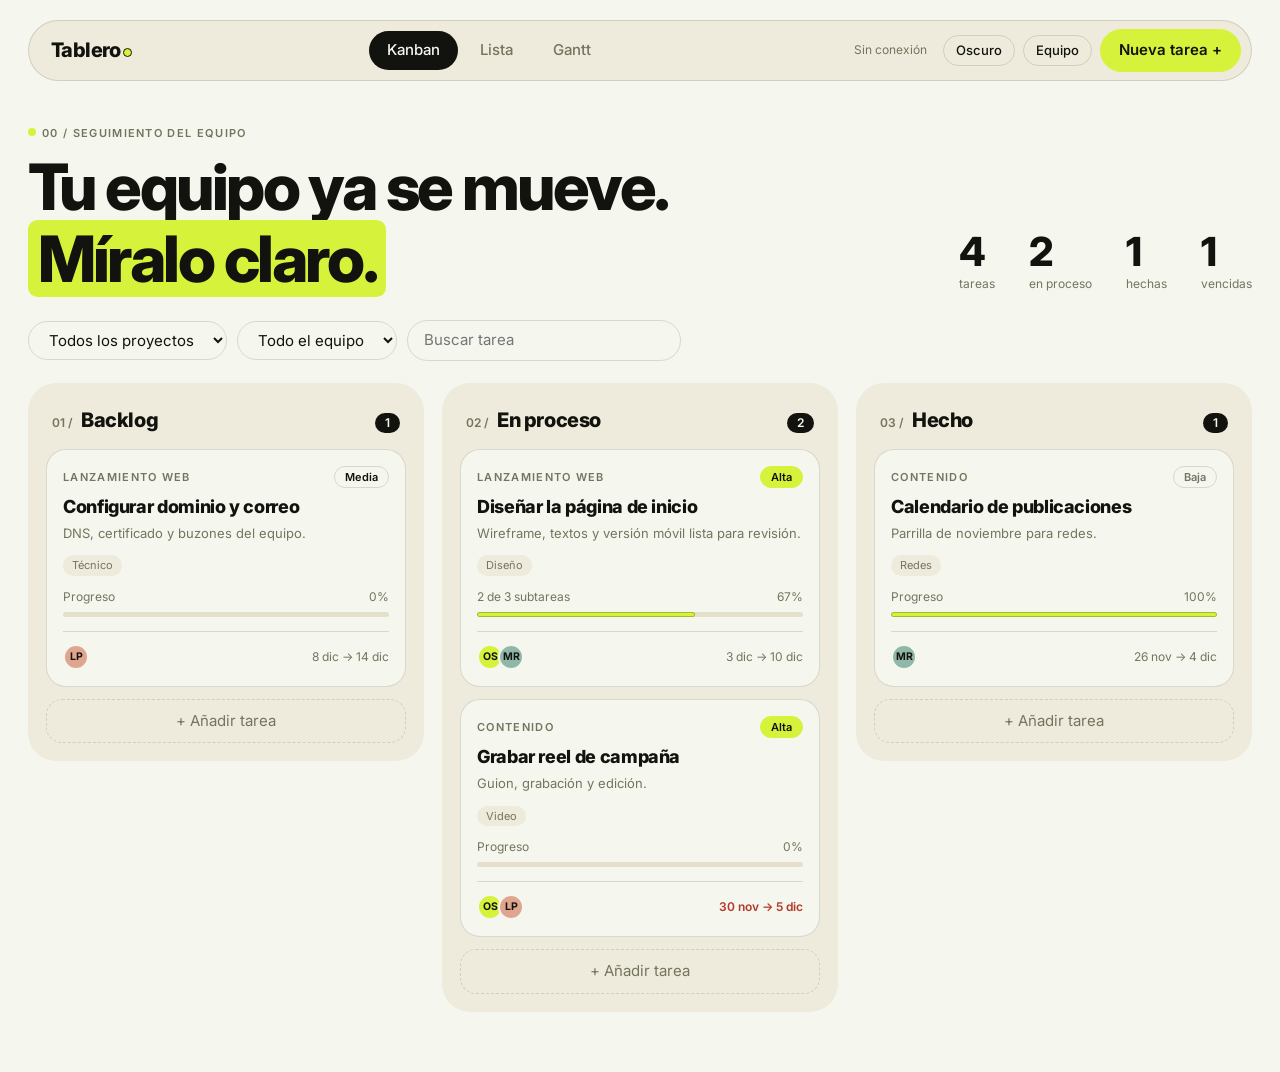
==== tablero/index.html @ 3ba01aee "Agrega tablero del equipo (Kanban, Lista, Gantt) Co-Authored-By: Claude Sonnet 5.5 <noreply@anthropi" ====
<!DOCTYPE html>
<html lang="es" data-theme="light">
<head>
<meta charset="utf-8">
<meta name="viewport" content="width=device-width,initial-scale=1">
<meta name="robots" content="noindex,nofollow">
<title>Tablero del equipo</title>
<link rel="preconnect" href="https://fonts.googleapis.com">
<link rel="preconnect" href="https://fonts.gstatic.com" crossorigin>
<link href="https://fonts.googleapis.com/css2?family=Inter:wght@400;500;600;800&display=swap" rel="stylesheet">
<style>
:root{--lima:#D7F23A;--carbon:#12130E;--crema:#EEEBDC;--blanco:#F5F6EE;--r:28px;--rs:14px}
[data-theme=light]{--bg:#F5F6EE;--panel:#EEEBDC;--panel2:#E4E0CC;--ink:#12130E;--muted:#74755F;--line:rgba(18,19,14,.13);--inv:#12130E;--inv-ink:#F5F6EE}
[data-theme=dark]{--bg:#12130E;--panel:#1E2117;--panel2:#262A1C;--ink:#F5F6EE;--muted:#98A186;--line:rgba(245,246,238,.13);--inv:#D7F23A;--inv-ink:#12130E}
*{box-sizing:border-box}
body{margin:0;background:var(--bg);color:var(--ink);font-family:Inter,Arial,sans-serif;font-size:15px;line-height:1.5}
button,input,select,textarea{font:inherit;color:inherit}
.wrap{max-width:1440px;margin:0 auto;padding:20px 28px 60px}
.eyebrow{font-size:11px;letter-spacing:.12em;text-transform:uppercase;color:var(--muted);font-weight:600}
.dot{display:inline-block;width:8px;height:8px;border-radius:50%;background:var(--lima);margin-right:6px;vertical-align:1px}
header.top{display:flex;align-items:center;justify-content:space-between;gap:16px;background:var(--panel);border:1px solid var(--line);border-radius:999px;padding:8px 10px 8px 22px;flex-wrap:wrap}
.logo{font-weight:800;font-size:20px;letter-spacing:-.03em}.logo i{display:inline-block;width:9px;height:9px;border-radius:50%;background:var(--lima);margin-left:2px;border:1px solid var(--carbon)}
nav.views{display:flex;gap:4px}
nav.views button{border:0;background:transparent;padding:8px 18px;border-radius:999px;cursor:pointer;font-weight:500;color:var(--muted)}
nav.views button.on{background:var(--inv);color:var(--inv-ink)}
.right{display:flex;gap:8px;align-items:center}
.btn{border:1px solid var(--line);background:transparent;border-radius:999px;padding:9px 18px;cursor:pointer;font-weight:500}
.btn:hover{background:var(--panel2)}
.btn.lima{background:var(--lima);border-color:var(--lima);color:var(--carbon);font-weight:600}
.btn.lima:hover{filter:brightness(.95)}
.btn.sm{padding:5px 12px;font-size:13px}
.btn.danger{color:#B3382A;border-color:#B3382A55}
.chip{font-size:12px;color:var(--muted);padding:0 8px}
.hero{display:flex;justify-content:space-between;align-items:flex-end;gap:24px;margin:44px 0 26px;flex-wrap:wrap}
h1{font-size:clamp(34px,5vw,64px);line-height:1.12;letter-spacing:-.04em;font-weight:800;margin:10px 0 0;max-width:760px}
h1 b{background:var(--lima);color:var(--carbon);padding:0 .15em;border-radius:.15em;font-weight:800}
.stats{display:flex;gap:34px}
.stat strong{display:block;font-size:40px;line-height:1;letter-spacing:-.03em;font-weight:800}
.stat span{font-size:12px;color:var(--muted)}
.filters{display:flex;gap:10px;flex-wrap:wrap;margin-bottom:22px;align-items:center}
.filters select,.filters input{background:transparent;border:1px solid var(--line);border-radius:999px;padding:8px 16px;outline:none;min-width:160px}
.filters input:focus,.filters select:focus{border-color:var(--ink)}
.filters option{color:#12130E}
.board{display:grid;grid-template-columns:repeat(3,minmax(280px,1fr));gap:18px;align-items:start}
.col{background:var(--panel);border-radius:var(--r);padding:16px;min-height:200px;border:2px solid transparent}
.col.over{border-color:var(--lima)}
.col-h{display:flex;justify-content:space-between;align-items:baseline;padding:4px 6px 14px}
.col-h .t{font-weight:800;font-size:20px;letter-spacing:-.02em}
.col-h .n{font-size:12px;color:var(--muted);margin-right:8px;font-weight:600}
.col-h .c{background:var(--inv);color:var(--inv-ink);border-radius:999px;font-size:12px;font-weight:600;padding:1px 10px}
.card{background:var(--bg);border:1px solid var(--line);border-radius:20px;padding:16px;margin-bottom:12px;cursor:pointer;transition:transform .15s}
.card:hover{transform:translateY(-2px);border-color:var(--ink)}
.card.dragging{opacity:.4}
.card h3{font-size:18px;line-height:1.2;letter-spacing:-.02em;font-weight:800;margin:8px 0 6px}
.card p{margin:0 0 12px;color:var(--muted);font-size:13px;display:-webkit-box;-webkit-line-clamp:2;-webkit-box-orient:vertical;overflow:hidden}
.row{display:flex;justify-content:space-between;align-items:center;gap:8px}
.pri{font-size:11px;font-weight:600;padding:2px 10px;border-radius:999px;border:1px solid var(--line)}
.pri.alta{background:var(--lima);border-color:var(--lima);color:var(--carbon)}
.pri.baja{color:var(--muted)}
.tags{display:flex;gap:6px;flex-wrap:wrap;margin-bottom:12px}
.tag{font-size:11px;padding:2px 9px;border-radius:999px;background:var(--panel);color:var(--muted)}
.bar{height:5px;border-radius:99px;background:var(--panel2);margin:6px 0 14px;overflow:hidden}.bar i{display:block;height:100%;background:var(--lima);border-radius:99px;box-shadow:inset 0 0 0 1px rgba(18,19,14,.25)}
.meta{font-size:12px;color:var(--muted)}
.foot{display:flex;justify-content:space-between;align-items:center;border-top:1px solid var(--line);padding-top:12px;margin-top:4px;gap:8px;flex-wrap:wrap}
.late{color:#B3382A;font-weight:600}
[data-theme=dark] .late{color:#FF8A7A}
.av{display:inline-flex;align-items:center;justify-content:center;width:26px;height:26px;border-radius:50%;font-size:10.5px;font-weight:700;border:2px solid var(--bg);margin-left:-5px;flex:none}
.avs{display:flex;padding-left:5px}
.av.lg{width:34px;height:34px;font-size:12px;margin:0;border:0}
.add{width:100%;border:1px dashed var(--line);background:transparent;border-radius:16px;padding:10px;cursor:pointer;color:var(--muted)}
.add:hover{border-color:var(--ink);color:var(--ink)}
.link{color:var(--ink);font-weight:600;text-decoration:none;border-bottom:2px solid var(--lima)}
.empty{padding:40px;text-align:center;color:var(--muted)}
table.list{width:100%;border-collapse:collapse;background:var(--panel);border-radius:var(--r);overflow:hidden}
.list th{text-align:left;padding:14px 16px;font-size:11px;letter-spacing:.1em;text-transform:uppercase;color:var(--muted);cursor:pointer;white-space:nowrap;user-select:none}
.list td{padding:14px 16px;border-top:1px solid var(--line);vertical-align:middle}
.list tr.r{cursor:pointer}.list tr.r:hover td{background:var(--panel2)}
.st{font-size:12px;font-weight:600;padding:3px 11px;border-radius:999px;border:1px solid var(--line);white-space:nowrap}
.st.doing{background:var(--lima);border-color:var(--lima);color:var(--carbon)}.st.done{background:var(--inv);color:var(--inv-ink)}
.minibar{width:90px;height:5px;border-radius:99px;background:var(--panel2);overflow:hidden;display:inline-block;vertical-align:middle;margin-right:8px}.minibar i{display:block;height:100%;background:var(--lima)}
.gwrap{background:var(--panel);border-radius:var(--r);overflow:auto;max-height:70vh}
.ghead,.grow{display:flex;min-width:max-content}
.glabel{position:sticky;left:0;z-index:3;width:240px;flex:none;background:var(--panel);padding:10px 16px;display:flex;align-items:center;justify-content:space-between;gap:8px;border-right:1px solid var(--line);font-weight:500;font-size:14px}
.glabel span.t{overflow:hidden;white-space:nowrap;text-overflow:ellipsis;cursor:pointer}
.grow{border-top:1px solid var(--line)}
.gtrack{position:relative;height:48px;background-image:linear-gradient(to right,var(--line) 1px,transparent 1px)}
.gh1,.gh2{display:flex}
.gm{font-size:11px;font-weight:700;letter-spacing:.08em;text-transform:uppercase;padding:8px 6px;border-left:1px solid var(--line);white-space:nowrap;overflow:hidden}
.gd{font-size:11px;text-align:center;color:var(--muted);padding:4px 0;flex:none}.gd.we{opacity:.5}.gd.td{color:var(--carbon);background:var(--lima);border-radius:99px;font-weight:700}
.ghead{position:sticky;top:0;z-index:4;background:var(--panel)}
.ghead .glabel{z-index:5}
.today{position:absolute;top:0;bottom:0;width:2px;background:var(--lima);z-index:1}
.gbar{position:absolute;top:10px;height:28px;border-radius:99px;border:1px solid var(--ink);background:var(--bg);cursor:grab;overflow:hidden;z-index:2;display:flex;align-items:center}
.gbar.doing{border-color:var(--ink)}
.gprog{position:absolute;inset:0 auto 0 0;background:var(--lima)}
.gbar span{position:relative;font-size:12px;font-weight:600;padding:0 14px;white-space:nowrap;color:var(--carbon);pointer-events:none}
.gh{position:absolute;right:0;top:0;bottom:0;width:10px;cursor:ew-resize;background:rgba(18,19,14,.25)}
.gbar.done{background:var(--inv)}.gbar.done .gprog{background:var(--inv)}.gbar.done span{color:var(--inv-ink)}
.modal-bg{position:fixed;inset:0;background:rgba(18,19,14,.55);display:flex;align-items:flex-start;justify-content:center;padding:40px 16px;overflow:auto;z-index:50}
.modal{background:var(--bg);border-radius:var(--r);width:100%;max-width:640px;padding:28px;border:1px solid var(--line)}
.modal h2{font-size:28px;letter-spacing:-.03em;font-weight:800;margin:6px 0 18px}
.fld{display:block;margin-bottom:14px}
.fld>span{display:block;margin-bottom:5px}
.fld input,.fld select,.fld textarea{width:100%;background:transparent;border:1px solid var(--line);border-radius:14px;padding:10px 14px;outline:none}
.fld input:focus,.fld select:focus,.fld textarea:focus{border-color:var(--ink)}
.fld option{color:#12130E}
.g2{display:grid;grid-template-columns:1fr 1fr;gap:12px}
.g3{display:grid;grid-template-columns:1fr 1fr 1fr;gap:12px}
.chips{display:flex;flex-wrap:wrap;gap:8px}
.chips label{cursor:pointer}.chips input{display:none}
.chips label span{display:inline-flex;align-items:center;gap:8px;border:1px solid var(--line);border-radius:999px;padding:4px 12px 4px 4px;font-size:13px}
.chips input:checked+span{background:var(--lima);border-color:var(--carbon);color:var(--carbon);font-weight:600}
.chips .av{margin:0;border:0}
.sub{display:flex;gap:10px;align-items:center;margin-bottom:6px}
.sub input[type=text]{flex:1;border:0;border-bottom:1px solid var(--line);background:transparent;padding:6px 2px;border-radius:0;outline:none}
.sub input[type=checkbox]{accent-color:#12130E;width:18px;height:18px}
.sub.done input[type=text]{text-decoration:line-through;color:var(--muted)}
.xbtn{border:0;background:transparent;cursor:pointer;color:var(--muted);font-size:18px}
.mfoot{display:flex;justify-content:space-between;gap:10px;margin-top:22px;flex-wrap:wrap}
.person{display:flex;align-items:center;gap:12px;padding:10px 0;border-top:1px solid var(--line)}
.person div.i{flex:1;min-width:0}.person small{color:var(--muted);display:block}
@media(max-width:900px){.board{grid-template-columns:1fr}.g2,.g3{grid-template-columns:1fr}.stats{gap:20px}}
</style>
</head>
<body>
<div class="wrap">
  <header class="top">
    <div class="logo">Tablero<i></i></div>
    <nav class="views" id="views"></nav>
    <div class="right">
      <span class="chip" id="sync"></span>
      <button class="btn sm" id="theme" title="Cambiar tema">Oscuro</button>
      <button class="btn sm" id="team">Equipo</button>
      <button class="btn lima" id="new">Nueva tarea +</button>
    </div>
  </header>

  <section class="hero">
    <div>
      <div class="eyebrow"><span class="dot"></span>00 / Seguimiento del equipo</div>
      <h1>Tu equipo ya se mueve. <b>Míralo claro.</b></h1>
    </div>
    <div class="stats" id="stats"></div>
  </section>

  <div class="filters">
    <select id="fProject"></select>
    <select id="fPerson"></select>
    <input id="fQ" type="search" placeholder="Buscar tarea">
  </div>

  <main id="main"></main>
</div>
<div id="modal"></div>

<script>
const API_URL = 'https://script.google.com/macros/s/AKfycbxBTMb3_4FXL-Xy253ejmSqvuBOH8XIVcKFKxhx4q2Sfbd02uYdi9OraayKz6XvnDO_/exec';
const STATUSES = [{id:'backlog',n:'01',t:'Backlog'},{id:'doing',n:'02',t:'En proceso'},{id:'done',n:'03',t:'Hecho'}];
const PRI = {alta:'Alta',media:'Media',baja:'Baja'};
const DAY = 864e5, GDW = 30;
const PALETTE = ['#D7F23A','#12130E','#8FB8A8','#E0A58F','#A9B6E0','#D9C27A','#C9A0DC','#7FB3D5'];

let S = {people:[],projects:[],tasks:[]};
let F = {project:'',person:'',q:''};
let view = 'kanban', sort = {k:'end',d:1}, ed = null;

const $ = s => document.querySelector(s);
const esc = s => String(s==null?'':s).replace(/[&<>"']/g,c=>({'&':'&amp;','<':'&lt;','>':'&gt;','"':'&quot;',"'":'&#39;'}[c]));
const uid = () => Math.random().toString(36).slice(2,8)+Date.now().toString(36).slice(-4);
const d2n = s => Math.floor(Date.parse(s+'T00:00:00Z')/DAY);
const n2d = n => new Date(n*DAY).toISOString().slice(0,10);
const todayN = () => { const d=new Date(); return Math.floor(Date.UTC(d.getFullYear(),d.getMonth(),d.getDate())/DAY); };
const MES = ['ene','feb','mar','abr','may','jun','jul','ago','sep','oct','nov','dic'];
const fmt = s => { if(!s) return '—'; const [y,m,d]=s.split('-'); return +d+' '+MES[+m-1]; };
const person = id => S.people.find(p=>p.id===id);
const proj = id => S.projects.find(p=>p.id===id);
const ini = n => (n||'?').trim().split(/\s+/).slice(0,2).map(w=>w[0]).join('').toUpperCase();
const inkOn = hex => { const n=parseInt(hex.slice(1),16),r=n>>16,g=(n>>8)&255,b=n&255; return (0.299*r+0.587*g+0.114*b)>140?'#12130E':'#F5F6EE'; };
function hslHex(h,s,l){s/=100;l/=100;const k=n=>(n+h/30)%12,a=s*Math.min(l,1-l),f=n=>l-a*Math.max(-1,Math.min(k(n)-3,Math.min(9-k(n),1)));return '#'+[f(0),f(8),f(4)].map(x=>Math.round(x*255).toString(16).padStart(2,'0')).join('');}
const colorFor = i => i<PALETTE.length ? PALETTE[i] : hslHex((i*47)%360,45,68);
const avatar = (p,cls='') => p ? `<span class="av ${cls}" style="background:${p.color};color:${inkOn(p.color)}" title="${esc(p.name)}">${esc(ini(p.name))}</span>` : '';
const pct = t => { const s=t.subtasks||[]; return s.length ? Math.round(s.filter(x=>x.d).length/s.length*100) : (t.status==='done'?100:0); };
const isLate = t => t.status!=='done' && t.end && d2n(t.end)<todayN();

function seed(){
  const t=todayN();
  const people=[{id:'p1',name:'Oscar Solano',email:'',color:PALETTE[0]},{id:'p2',name:'María Rojas',email:'',color:PALETTE[2]},{id:'p3',name:'Luis Pérez',email:'',color:PALETTE[3]}];
  const projects=[{id:'j1',name:'Lanzamiento web'},{id:'j2',name:'Contenido'}];
  const tasks=[
    {id:'t1',title:'Diseñar la página de inicio',desc:'Wireframe, textos y versión móvil lista para revisión.',projectId:'j1',status:'doing',priority:'alta',start:n2d(t-3),end:n2d(t+4),assignees:['p1','p2'],requirement:'Brief aprobado',link:'',tags:['Diseño'],subtasks:[{t:'Wireframe',d:true},{t:'Textos',d:true},{t:'Versión móvil',d:false}]},
    {id:'t2',title:'Configurar dominio y correo',desc:'DNS, certificado y buzones del equipo.',projectId:'j1',status:'backlog',priority:'media',start:n2d(t+2),end:n2d(t+8),assignees:['p3'],requirement:'',link:'',tags:['Técnico'],subtasks:[]},
    {id:'t3',title:'Calendario de publicaciones',desc:'Parrilla de noviembre para redes.',projectId:'j2',status:'done',priority:'baja',start:n2d(t-10),end:n2d(t-2),assignees:['p2'],requirement:'',link:'',tags:['Redes'],subtasks:[]},
    {id:'t4',title:'Grabar reel de campaña',desc:'Guion, grabación y edición.',projectId:'j2',status:'doing',priority:'alta',start:n2d(t-6),end:n2d(t-1),assignees:['p1','p3'],requirement:'Guion aprobado',link:'',tags:['Video'],subtasks:[]}
  ];
  return {people,projects,tasks};
}

/* ---------- datos ---------- */
function cache(){ try{ localStorage.setItem('tablero',JSON.stringify(S)); }catch(e){} }
function setSync(t){ $('#sync').textContent=t; }
async function load(){
  if(API_URL){
    try{ setSync('Cargando…'); const r=await fetch(API_URL); S=await r.json(); setSync('Sincronizado'); cache(); return; }
    catch(e){ setSync('Sin conexión'); }
  }
  try{ const l=JSON.parse(localStorage.getItem('tablero')||'null'); S=l||seed(); }catch(e){ S=seed(); }
  if(!API_URL) setSync('Modo local');
  cache();
}
async function remote(body){
  cache();
  if(!API_URL) return;
  try{ setSync('Guardando…'); await fetch(API_URL,{method:'POST',headers:{'Content-Type':'text/plain;charset=utf-8'},body:JSON.stringify(body)}); setSync('Sincronizado'); }
  catch(e){ setSync('Sin conexión'); }
}
function upsert(k,item){
  const a=S[k], i=a.findIndex(x=>x.id===item.id);
  if(i>=0) a[i]=item; else a.push(item);
  return remote({action:'upsert',entity:k,item});
}
function remove(k,id){ S[k]=S[k].filter(x=>x.id!==id); return remote({action:'delete',entity:k,id}); }

/* ---------- filtros ---------- */
function filtered(){
  const q=F.q.toLowerCase();
  return S.tasks.filter(t=>(!F.project||t.projectId===F.project)&&(!F.person||(t.assignees||[]).includes(F.person))&&(!q||(t.title+' '+(t.desc||'')+' '+(t.tags||[]).join(' ')).toLowerCase().includes(q)));
}
function fillFilters(){
  $('#fProject').innerHTML='<option value="">Todos los proyectos</option>'+S.projects.map(p=>`<option value="${p.id}" ${F.project===p.id?'selected':''}>${esc(p.name)}</option>`).join('');
  $('#fPerson').innerHTML='<option value="">Todo el equipo</option>'+S.people.map(p=>`<option value="${p.id}" ${F.person===p.id?'selected':''}>${esc(p.name)}</option>`).join('');
}

/* ---------- render ---------- */
function render(){
  $('#views').innerHTML=[['kanban','Kanban'],['list','Lista'],['gantt','Gantt']].map(([k,t])=>`<button data-v="${k}" class="${view===k?'on':''}">${t}</button>`).join('');
  const ts=filtered();
  $('#stats').innerHTML=[[ts.length,'tareas'],[ts.filter(t=>t.status==='doing').length,'en proceso'],[ts.filter(t=>t.status==='done').length,'hechas'],[ts.filter(isLate).length,'vencidas']].map(([n,l])=>`<div class="stat"><strong>${n}</strong><span>${l}</span></div>`).join('');
  fillFilters();
  $('#main').innerHTML = view==='kanban'?kanban(ts):view==='list'?list(ts):gantt(ts);
  if(view==='gantt') bindGantt();
}

function card(t){
  const p=proj(t.projectId), a=(t.assignees||[]).map(person).filter(Boolean), pc=pct(t), sub=t.subtasks||[];
  const shown=a.slice(0,4), extra=a.length-shown.length;
  return `<div class="card" draggable="true" data-id="${t.id}">
    <div class="row"><span class="eyebrow">${esc(p?p.name:'Sin proyecto')}</span><span class="pri ${t.priority}">${PRI[t.priority]||''}</span></div>
    <h3>${esc(t.title)}</h3>
    ${t.desc?`<p>${esc(t.desc)}</p>`:''}
    ${(t.tags||[]).length?`<div class="tags">${t.tags.map(x=>`<span class="tag">${esc(x)}</span>`).join('')}</div>`:''}
    <div class="row meta"><span>${sub.length?sub.filter(x=>x.d).length+' de '+sub.length+' subtareas':'Progreso'}</span><span>${pc}%</span></div>
    <div class="bar"><i style="width:${pc}%"></i></div>
    <div class="foot">
      <div class="avs">${shown.map(x=>avatar(x)).join('')}${extra>0?`<span class="av" style="background:var(--panel2);color:var(--ink)">+${extra}</span>`:''}</div>
      <div class="meta ${isLate(t)?'late':''}">${fmt(t.start)} → ${fmt(t.end)}</div>
      ${t.link?`<a class="link meta" href="${esc(t.link)}" target="_blank" rel="noopener" data-stop="1">Entregable ↗</a>`:''}
    </div></div>`;
}
function kanban(ts){
  return `<div class="board">`+STATUSES.map(s=>{
    const items=ts.filter(t=>t.status===s.id);
    return `<div class="col" data-s="${s.id}"><div class="col-h"><div><span class="n">${s.n} /</span><span class="t">${s.t}</span></div><span class="c">${items.length}</span></div>${items.map(card).join('')}<button class="add" data-add="${s.id}">+ Añadir tarea</button></div>`;
  }).join('')+`</div>`;
}

function list(ts){
  if(!ts.length) return `<div class="empty">Aún no hay tareas. Crea la primera y muévela.</div>`;
  const key={title:t=>t.title.toLowerCase(),project:t=>(proj(t.projectId)||{name:''}).name,status:t=>STATUSES.findIndex(s=>s.id===t.status),priority:t=>['alta','media','baja'].indexOf(t.priority),start:t=>t.start||'',end:t=>t.end||'',progress:t=>pct(t)}[sort.k]||(t=>t.end);
  const rows=[...ts].sort((a,b)=>{const x=key(a),y=key(b);return (x>y?1:x<y?-1:0)*sort.d;});
  const th=(k,t)=>`<th data-sort="${k}">${t}${sort.k===k?(sort.d>0?' ↑':' ↓'):''}</th>`;
  return `<table class="list"><thead><tr>${th('title','Tarea')}${th('project','Proyecto')}${th('status','Estado')}${th('priority','Prioridad')}<th>Equipo</th>${th('start','Inicio')}${th('end','Fin')}${th('progress','Avance')}</tr></thead><tbody>`+
  rows.map(t=>{const a=(t.assignees||[]).map(person).filter(Boolean);const st=STATUSES.find(s=>s.id===t.status);return `<tr class="r" data-id="${t.id}"><td><strong>${esc(t.title)}</strong></td><td>${esc((proj(t.projectId)||{}).name||'—')}</td><td><span class="st ${t.status}">${st?st.t:''}</span></td><td><span class="pri ${t.priority}">${PRI[t.priority]||''}</span></td><td><div class="avs">${a.slice(0,5).map(x=>avatar(x)).join('')}${a.length>5?`<span class="av" style="background:var(--panel2);color:var(--ink)">+${a.length-5}</span>`:''}</div></td><td>${fmt(t.start)}</td><td class="${isLate(t)?'late':''}">${fmt(t.end)}</td><td><span class="minibar"><i style="width:${pct(t)}%"></i></span>${pct(t)}%</td></tr>`}).join('')+`</tbody></table>`;
}

function gantt(ts){
  ts=ts.filter(t=>t.start&&t.end);
  if(!ts.length) return `<div class="empty">Sin fechas todavía. Dale inicio y fin a una tarea para verla aquí.</div>`;
  ts=[...ts].sort((a,b)=>a.start<b.start?-1:1);
  const td=todayN();
  const min=Math.min(td,...ts.map(t=>d2n(t.start)))-3, max=Math.max(td,...ts.map(t=>d2n(t.end)))+10, n=max-min+1;
  let months='',cur=null,cnt=0,days='';
  for(let i=0;i<n;i++){
    const d=new Date((min+i)*DAY), key=d.getUTCFullYear()+'-'+d.getUTCMonth();
    if(key!==cur){ if(cur!==null) months+=`<div class="gm" style="width:${cnt*GDW}px">${lbl}</div>`; cur=key;cnt=0;lbl=MES[d.getUTCMonth()]+' '+d.getUTCFullYear(); }
    cnt++;
    days+=`<div class="gd ${[0,6].includes(d.getUTCDay())?'we':''} ${min+i===td?'td':''}" style="width:${GDW}px">${d.getUTCDate()}</div>`;
  }
  months+=`<div class="gm" style="width:${cnt*GDW}px">${lbl}</div>`;
  const head=`<div class="ghead"><div class="glabel"><span class="eyebrow">Tarea</span></div><div><div class="gh1">${months}</div><div class="gh2">${days}</div></div></div>`;
  const rows=ts.map(t=>{
    const l=(d2n(t.start)-min)*GDW, w=(d2n(t.end)-d2n(t.start)+1)*GDW, a=(t.assignees||[]).map(person).filter(Boolean);
    return `<div class="grow"><div class="glabel"><span class="t" data-open="${t.id}">${esc(t.title)}</span><div class="avs">${a.slice(0,3).map(x=>avatar(x)).join('')}</div></div>
      <div class="gtrack" style="width:${n*GDW}px;background-size:${GDW}px 100%"><i class="today" style="left:${(td-min)*GDW+GDW/2}px"></i>
      <div class="gbar ${t.status}" data-id="${t.id}" style="left:${l}px;width:${w}px"><div class="gprog" style="width:${pct(t)}%"></div><span>${w>110?esc(t.title):''}</span><div class="gh"></div></div></div></div>`;
  }).join('');
  return `<div class="gwrap" id="gwrap">${head}${rows}</div>`;
}
function bindGantt(){
  const w=$('#gwrap'); if(!w) return;
  w.addEventListener('mousedown',e=>{
    const bar=e.target.closest('.gbar'); if(!bar) return;
    e.preventDefault();
    const id=bar.dataset.id, mode=e.target.classList.contains('gh')?'resize':'move', x0=e.clientX, l0=parseFloat(bar.style.left), w0=parseFloat(bar.style.width);
    let moved=false;
    const mv=ev=>{const dx=ev.clientX-x0; if(Math.abs(dx)>3) moved=true; if(!moved) return; const dd=Math.round(dx/GDW)*GDW; if(mode==='move') bar.style.left=(l0+dd)+'px'; else bar.style.width=Math.max(GDW,w0+dd)+'px';};
    const up=ev=>{
      document.removeEventListener('mousemove',mv); document.removeEventListener('mouseup',up);
      const t=S.tasks.find(x=>x.id===id); if(!t) return;
      if(!moved){ openEditor(id); return; }
      const dd=Math.round((ev.clientX-x0)/GDW);
      if(mode==='move'){ t.start=n2d(d2n(t.start)+dd); t.end=n2d(d2n(t.end)+dd); }
      else t.end=n2d(Math.max(d2n(t.start),d2n(t.end)+dd));
      upsert('tasks',t); render();
    };
    document.addEventListener('mousemove',mv); document.addEventListener('mouseup',up);
  });
}

/* ---------- editor de tarea ---------- */
function openEditor(id,status){
  const t=id?S.tasks.find(x=>x.id===id):null;
  const td=n2d(todayN());
  ed=t?JSON.parse(JSON.stringify(t)):{id:uid(),title:'',desc:'',projectId:F.project||'',status:status||'backlog',priority:'media',start:td,end:n2d(todayN()+7),assignees:F.person?[F.person]:[],requirement:'',link:'',tags:[],subtasks:[],_new:true};
  drawEditor();
}
function drawEditor(){
  const t=ed;
  $('#modal').innerHTML=`<div class="modal-bg" id="mbg"><div class="modal">
    <div class="eyebrow"><span class="dot"></span>${t._new?'Nueva tarea':'Editar tarea'}</div>
    <h2>${t._new?'¿Qué hay que mover?':'Ajusta y sigue.'}</h2>
    <label class="fld"><span class="eyebrow">Nombre</span><input id="eTitle" value="${esc(t.title)}" placeholder="Diseñar la página de inicio"></label>
    <label class="fld"><span class="eyebrow">Descripción</span><textarea id="eDesc" rows="3" placeholder="Qué se entrega y cómo se ve terminado">${esc(t.desc)}</textarea></label>
    <div class="g3">
      <label class="fld"><span class="eyebrow">Proyecto</span><select id="eProj"><option value="">Sin proyecto</option>${S.projects.map(p=>`<option value="${p.id}" ${t.projectId===p.id?'selected':''}>${esc(p.name)}</option>`).join('')}</select></label>
      <label class="fld"><span class="eyebrow">Estado</span><select id="eStatus">${STATUSES.map(s=>`<option value="${s.id}" ${t.status===s.id?'selected':''}>${s.t}</option>`).join('')}</select></label>
      <label class="fld"><span class="eyebrow">Prioridad</span><select id="ePri">${Object.entries(PRI).map(([k,v])=>`<option value="${k}" ${t.priority===k?'selected':''}>${v}</option>`).join('')}</select></label>
    </div>
    <div class="g2">
      <label class="fld"><span class="eyebrow">Inicio</span><input type="date" id="eStart" value="${t.start||''}"></label>
      <label class="fld"><span class="eyebrow">Fin</span><input type="date" id="eEnd" value="${t.end||''}"></label>
    </div>
    <div class="fld"><span class="eyebrow">Responsables</span>
      <div class="chips">${S.people.length?S.people.map(p=>`<label><input type="checkbox" data-p="${p.id}" ${t.assignees.includes(p.id)?'checked':''}><span>${avatar(p)}${esc(p.name)}</span></label>`).join(''):'<span class="meta">Aún no hay personas. Agrégalas en Equipo.</span>'}</div></div>
    <label class="fld"><span class="eyebrow">Requisito</span><input id="eReq" value="${esc(t.requirement)}" placeholder="Qué se necesita antes de empezar"></label>
    <label class="fld"><span class="eyebrow">Link del entregable</span><input id="eLink" value="${esc(t.link)}" placeholder="https://"></label>
    <label class="fld"><span class="eyebrow">Etiquetas (separadas por coma)</span><input id="eTags" value="${esc((t.tags||[]).join(', '))}" placeholder="Diseño, Cliente"></label>
    <div class="fld"><span class="eyebrow">Subtareas</span><div id="subs"></div>
      <div class="sub"><input type="text" id="newSub" placeholder="Nueva subtarea y Enter"><button class="btn sm" id="addSub" type="button">Añadir</button></div></div>
    <div class="mfoot"><div>${t._new?'':`<button class="btn danger" id="eDel">Eliminar</button>`}</div><div class="right"><button class="btn" id="eCancel">Cancelar</button><button class="btn lima" id="eSave">Guardar</button></div></div>
  </div></div>`;
  drawSubs();
}
function drawSubs(){
  $('#subs').innerHTML=ed.subtasks.map((s,i)=>`<div class="sub ${s.d?'done':''}"><input type="checkbox" data-sd="${i}" ${s.d?'checked':''}><input type="text" data-st="${i}" value="${esc(s.t)}"><button class="xbtn" data-sx="${i}" aria-label="Quitar">×</button></div>`).join('');
}
function readEditor(){
  ed.title=$('#eTitle').value.trim(); ed.desc=$('#eDesc').value.trim(); ed.projectId=$('#eProj').value; ed.status=$('#eStatus').value; ed.priority=$('#ePri').value;
  ed.start=$('#eStart').value; ed.end=$('#eEnd').value; ed.requirement=$('#eReq').value.trim(); ed.link=$('#eLink').value.trim();
  ed.tags=$('#eTags').value.split(',').map(x=>x.trim()).filter(Boolean);
  ed.assignees=[...document.querySelectorAll('[data-p]')].filter(x=>x.checked).map(x=>x.dataset.p);
}
function closeModal(){ $('#modal').innerHTML=''; ed=null; }
function addSub(){ const i=$('#newSub'); const v=i.value.trim(); if(!v) return; readEditor(); ed.subtasks.push({t:v,d:false}); drawEditor(); $('#newSub').focus(); }

/* ---------- equipo y proyectos ---------- */
function openTeam(){
  $('#modal').innerHTML=`<div class="modal-bg" id="mbg"><div class="modal">
    <div class="eyebrow"><span class="dot"></span>Equipo y proyectos</div>
    <h2>Tantos como necesites.</h2>
    <div class="eyebrow" style="margin-bottom:8px">01 / Colaboradores (${S.people.length})</div>
    <div class="g3" style="grid-template-columns:1fr 1fr auto;align-items:end;margin-bottom:6px">
      <label class="fld" style="margin:0"><input id="pName" placeholder="Nombre completo"></label>
      <label class="fld" style="margin:0"><input id="pMail" placeholder="correo@empresa.com"></label>
      <button class="btn lima" id="pAdd">Añadir</button></div>
    <div id="pList">${S.people.map(p=>`<div class="person">${avatar(p,'lg')}<div class="i"><strong>${esc(p.name)}</strong><small>${esc(p.email||'Sin correo')}</small></div><button class="btn sm danger" data-pdel="${p.id}">Quitar</button></div>`).join('')}</div>
    <div class="eyebrow" style="margin:26px 0 8px">02 / Proyectos (${S.projects.length})</div>
    <div class="g3" style="grid-template-columns:1fr auto;align-items:end;margin-bottom:6px">
      <label class="fld" style="margin:0"><input id="jName" placeholder="Nombre del proyecto"></label>
      <button class="btn lima" id="jAdd">Añadir</button></div>
    <div>${S.projects.map(p=>`<div class="person"><div class="i"><strong>${esc(p.name)}</strong><small>${S.tasks.filter(t=>t.projectId===p.id).length} tareas</small></div><button class="btn sm danger" data-jdel="${p.id}">Quitar</button></div>`).join('')}</div>
    <div class="mfoot"><span></span><button class="btn lima" id="tClose">Listo</button></div>
  </div></div>`;
}
const armed = {};
function arm(btn,key,fn){ if(armed[key]){ clearTimeout(armed[key]); delete armed[key]; fn(); return; } btn.textContent='¿Seguro?'; armed[key]=setTimeout(()=>{ delete armed[key]; btn.textContent='Quitar'; },3000); }

/* ---------- eventos ---------- */
document.addEventListener('click',e=>{
  const g=s=>e.target.closest(s);
  if(g('[data-stop]')) return;
  let el;
  if((el=g('[data-v]'))){ view=el.dataset.v; render(); return; }
  if(g('#new')){ openEditor(null); return; }
  if(g('#team')){ openTeam(); return; }
  if(g('#theme')){ const h=document.documentElement; const n=h.dataset.theme==='light'?'dark':'light'; h.dataset.theme=n; $('#theme').textContent=n==='light'?'Oscuro':'Claro'; try{localStorage.setItem('tablero-theme',n);}catch(_){} return; }
  if((el=g('[data-add]'))){ openEditor(null,el.dataset.add); return; }
  if((el=g('[data-sort]'))){ const k=el.dataset.sort; sort=sort.k===k?{k,d:-sort.d}:{k,d:1}; render(); return; }
  if((el=g('[data-open]'))){ openEditor(el.dataset.open); return; }
  if((el=g('.card'))&&view==='kanban'){ openEditor(el.dataset.id); return; }
  if((el=g('tr.r'))){ openEditor(el.dataset.id); return; }
  /* modal */
  if(e.target.id==='mbg'||g('#eCancel')||g('#tClose')){ const wasTeam=!!g('#tClose'); closeModal(); if(wasTeam) render(); return; }
  if(g('#eSave')){ readEditor(); if(!ed.title){ $('#eTitle').focus(); $('#eTitle').style.borderColor='#B3382A'; return; } if(ed.start&&ed.end&&ed.end<ed.start) ed.end=ed.start; const t={...ed}; delete t._new; upsert('tasks',t); closeModal(); render(); return; }
  if((el=g('#eDel'))){ arm(el,'del',()=>{ remove('tasks',ed.id); closeModal(); render(); }); el.textContent=armed.del?'¿Seguro?':'Eliminar'; return; }
  if(g('#addSub')){ addSub(); return; }
  if((el=g('[data-sx]'))){ readEditor(); ed.subtasks.splice(+el.dataset.sx,1); drawEditor(); return; }
  if(g('#pAdd')){ const n=$('#pName').value.trim(); if(!n){ $('#pName').focus(); return; } const p={id:uid(),name:n,email:$('#pMail').value.trim(),color:colorFor(S.people.length)}; upsert('people',p); openTeam(); return; }
  if((el=g('[data-pdel]'))){ arm(el,'p'+el.dataset.pdel,()=>{ const id=el.dataset.pdel; remove('people',id); S.tasks.forEach(t=>{ if((t.assignees||[]).includes(id)){ t.assignees=t.assignees.filter(x=>x!==id); upsert('tasks',t); } }); openTeam(); }); return; }
  if(g('#jAdd')){ const n=$('#jName').value.trim(); if(!n){ $('#jName').focus(); return; } upsert('projects',{id:uid(),name:n}); openTeam(); return; }
  if((el=g('[data-jdel]'))){ arm(el,'j'+el.dataset.jdel,()=>{ const id=el.dataset.jdel; remove('projects',id); S.tasks.forEach(t=>{ if(t.projectId===id){ t.projectId=''; upsert('tasks',t); } }); openTeam(); }); return; }
});
document.addEventListener('change',e=>{
  const t=e.target;
  if(t.id==='fProject'){ F.project=t.value; render(); }
  else if(t.id==='fPerson'){ F.person=t.value; render(); }
  else if(t.dataset.sd!==undefined){ readEditor(); ed.subtasks[+t.dataset.sd].d=t.checked; drawEditor(); }
  else if(t.dataset.st!==undefined){ ed.subtasks[+t.dataset.st].t=t.value; }
});
document.addEventListener('input',e=>{ if(e.target.id==='fQ'){ F.q=e.target.value; const pos=e.target.selectionStart; render(); const q=$('#fQ'); q.focus(); q.setSelectionRange(pos,pos); } });
document.addEventListener('keydown',e=>{
  if(e.key==='Enter'&&e.target.id==='newSub'){ e.preventDefault(); addSub(); }
  if(e.key==='Escape'&&$('#mbg')){ const team=!ed; closeModal(); if(team) render(); }
});
/* arrastrar y soltar en Kanban */
let dragId=null;
document.addEventListener('dragstart',e=>{ const c=e.target.closest&&e.target.closest('.card'); if(!c) return; dragId=c.dataset.id; c.classList.add('dragging'); e.dataTransfer.effectAllowed='move'; try{e.dataTransfer.setData('text/plain',dragId);}catch(_){} });
document.addEventListener('dragend',()=>{ dragId=null; document.querySelectorAll('.dragging,.over').forEach(x=>x.classList.remove('dragging','over')); });
document.addEventListener('dragover',e=>{ const c=e.target.closest&&e.target.closest('.col'); if(!c||!dragId) return; e.preventDefault(); document.querySelectorAll('.col.over').forEach(x=>x!==c&&x.classList.remove('over')); c.classList.add('over'); });
document.addEventListener('drop',e=>{ const c=e.target.closest&&e.target.closest('.col'); if(!c||!dragId) return; e.preventDefault(); const t=S.tasks.find(x=>x.id===dragId); if(t&&t.status!==c.dataset.s){ t.status=c.dataset.s; upsert('tasks',t); } dragId=null; render(); });

/* ---------- inicio ---------- */
(async()=>{
  try{ const th=localStorage.getItem('tablero-theme'); if(th){ document.documentElement.dataset.theme=th; $('#theme').textContent=th==='light'?'Oscuro':'Claro'; } }catch(e){}
  await load(); render();
  if(API_URL) setInterval(async()=>{ if($('#mbg')||dragId) return; try{ const r=await fetch(API_URL); S=await r.json(); cache(); setSync('Sincronizado'); render(); }catch(e){ setSync('Sin conexión'); } },30000);
})();
</script>
</body>
</html>
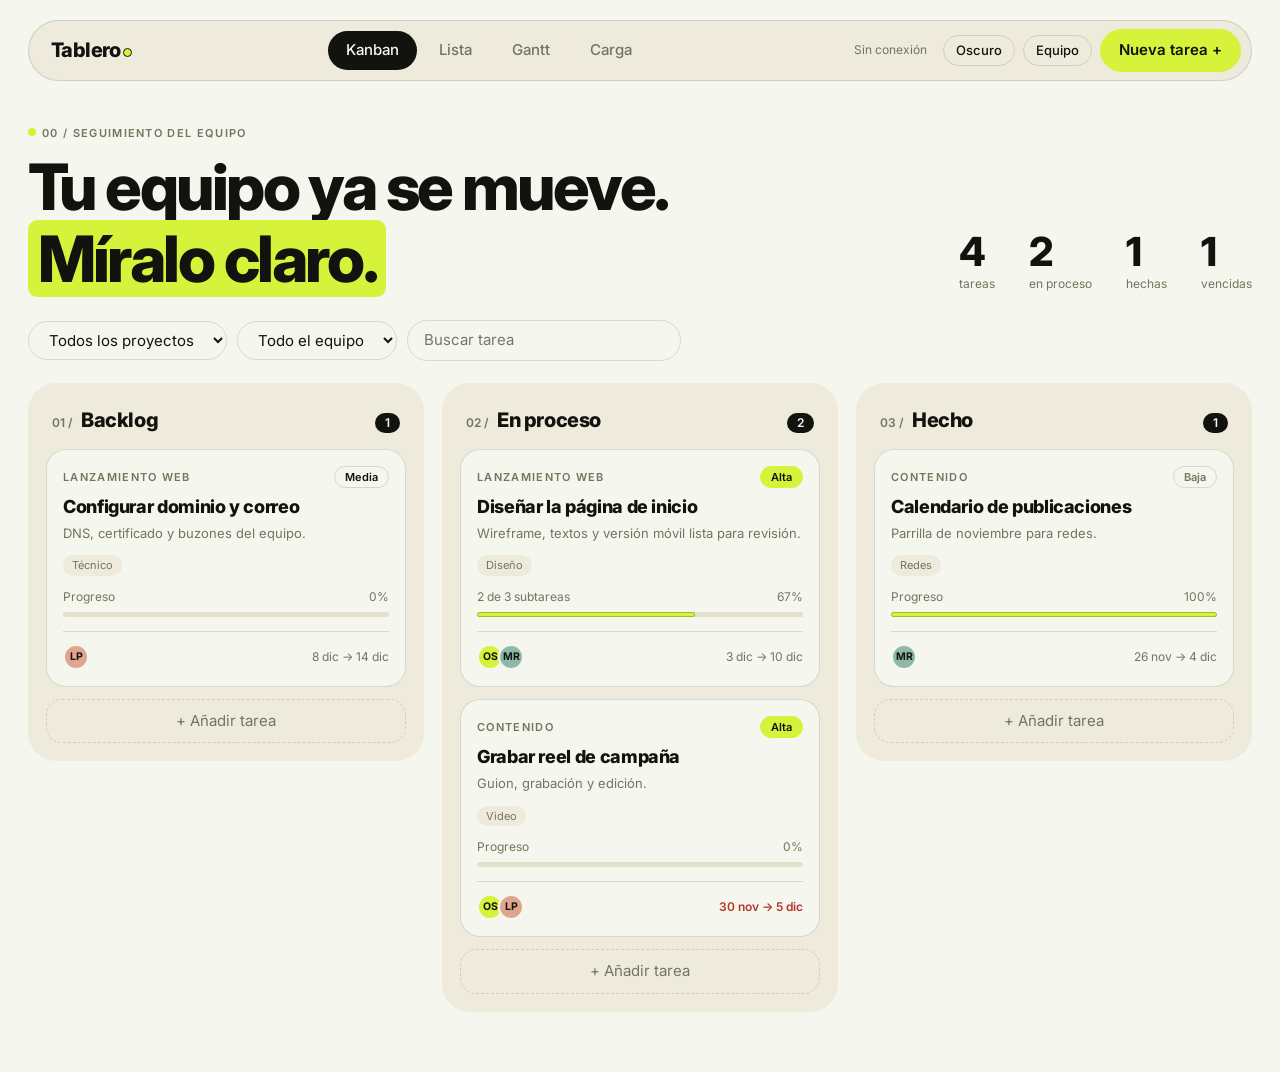
==== commit c2cf4769: "Tablero: corrige fechas del Gantt y agrega vista Carga por colaborador Co-Authored-By: Claude Sonnet" ====
--- a/tablero/index.html
+++ b/tablero/index.html
@@ -119,6 +119,12 @@
 .mfoot{display:flex;justify-content:space-between;gap:10px;margin-top:22px;flex-wrap:wrap}
 .person{display:flex;align-items:center;gap:12px;padding:10px 0;border-top:1px solid var(--line)}
 .person div.i{flex:1;min-width:0}.person small{color:var(--muted);display:block}
+.cnum{font-size:22px;font-weight:800;letter-spacing:-.02em;display:inline-block;min-width:26px}
+.hc{text-align:center;font-weight:700;border-radius:8px;padding:6px 0;min-width:44px}
+.crow td{vertical-align:middle}.crow td:first-child{min-width:240px}.crow td:first-child strong{white-space:nowrap}
+.det td{background:var(--panel2);border-top:0}
+.drow{display:flex;gap:14px;align-items:center;padding:7px 0;border-bottom:1px solid var(--line);flex-wrap:wrap;cursor:pointer}
+.drow:last-child{border-bottom:0}.drow strong{flex:1;min-width:180px}
 @media(max-width:900px){.board{grid-template-columns:1fr}.g2,.g3{grid-template-columns:1fr}.stats{gap:20px}}
 </style>
 </head>
@@ -182,6 +188,9 @@
 const pct = t => { const s=t.subtasks||[]; return s.length ? Math.round(s.filter(x=>x.d).length/s.length*100) : (t.status==='done'?100:0); };
 const isLate = t => t.status!=='done' && t.end && d2n(t.end)<todayN();
 
+function nd(s){ if(!s) return ''; s=String(s); if(/^\d{4}-\d{2}-\d{2}$/.test(s)) return s; const d=new Date(s); if(isNaN(d)) return ''; return d.getFullYear()+'-'+String(d.getMonth()+1).padStart(2,'0')+'-'+String(d.getDate()).padStart(2,'0'); }
+function norm(j){ j=j||{}; const o={people:j.people||[],projects:j.projects||[],tasks:j.tasks||[]}; o.tasks.forEach(t=>{ t.start=nd(t.start); t.end=nd(t.end); if(!Array.isArray(t.assignees)) t.assignees=[]; if(!Array.isArray(t.tags)) t.tags=[]; if(!Array.isArray(t.subtasks)) t.subtasks=[]; }); return o; }
+
 function seed(){
   const t=todayN();
   const people=[{id:'p1',name:'Oscar Solano',email:'',color:PALETTE[0]},{id:'p2',name:'María Rojas',email:'',color:PALETTE[2]},{id:'p3',name:'Luis Pérez',email:'',color:PALETTE[3]}];
@@ -200,10 +209,10 @@
 function setSync(t){ $('#sync').textContent=t; }
 async function load(){
   if(API_URL){
-    try{ setSync('Cargando…'); const r=await fetch(API_URL); S=await r.json(); setSync('Sincronizado'); cache(); return; }
+    try{ setSync('Cargando…'); const r=await fetch(API_URL); S=norm(await r.json()); setSync('Sincronizado'); cache(); return; }
     catch(e){ setSync('Sin conexión'); }
   }
-  try{ const l=JSON.parse(localStorage.getItem('tablero')||'null'); S=l||seed(); }catch(e){ S=seed(); }
+  try{ const l=JSON.parse(localStorage.getItem('tablero')||'null'); S=l?norm(l):seed(); }catch(e){ S=seed(); }
   if(!API_URL) setSync('Modo local');
   cache();
 }
@@ -232,11 +241,14 @@
 
 /* ---------- render ---------- */
 function render(){
-  $('#views').innerHTML=[['kanban','Kanban'],['list','Lista'],['gantt','Gantt']].map(([k,t])=>`<button data-v="${k}" class="${view===k?'on':''}">${t}</button>`).join('');
+  $('#views').innerHTML=[['kanban','Kanban'],['list','Lista'],['gantt','Gantt'],['carga','Carga']].map(([k,t])=>`<button data-v="${k}" class="${view===k?'on':''}">${t}</button>`).join('');
   const ts=filtered();
   $('#stats').innerHTML=[[ts.length,'tareas'],[ts.filter(t=>t.status==='doing').length,'en proceso'],[ts.filter(t=>t.status==='done').length,'hechas'],[ts.filter(isLate).length,'vencidas']].map(([n,l])=>`<div class="stat"><strong>${n}</strong><span>${l}</span></div>`).join('');
   fillFilters();
-  $('#main').innerHTML = view==='kanban'?kanban(ts):view==='list'?list(ts):gantt(ts);
+  let out;
+  try{ out = view==='kanban'?kanban(ts):view==='list'?list(ts):view==='gantt'?gantt(ts):carga(ts); }
+  catch(e){ console.error(e); out=`<div class="empty">No se pudo dibujar esta vista (${esc(e.message)}). Tus datos no se tocaron.</div>`; }
+  $('#main').innerHTML = out;
   if(view==='gantt') bindGantt();
 }
 
@@ -273,8 +285,9 @@
 }
 
 function gantt(ts){
-  ts=ts.filter(t=>t.start&&t.end);
-  if(!ts.length) return `<div class="empty">Sin fechas todavía. Dale inicio y fin a una tarea para verla aquí.</div>`;
+  const sinF=ts.filter(t=>!(t.start&&t.end)); ts=ts.filter(t=>t.start&&t.end);
+  const nota=sinF.length?`<p class="meta" style="margin:14px 4px 0">${sinF.length} ${sinF.length===1?'tarea sin fechas no aparece':'tareas sin fechas no aparecen'} aquí: ${sinF.slice(0,6).map(t=>esc(t.title)).join(' · ')}${sinF.length>6?' …':''}. Ábrelas y dales inicio y fin.</p>`:'';
+  if(!ts.length) return `<div class="empty">Sin fechas todavía. Dale inicio y fin a una tarea para verla aquí.</div>`+nota;
   ts=[...ts].sort((a,b)=>a.start<b.start?-1:1);
   const td=todayN();
   const min=Math.min(td,...ts.map(t=>d2n(t.start)))-3, max=Math.max(td,...ts.map(t=>d2n(t.end)))+10, n=max-min+1;
@@ -293,7 +306,53 @@
       <div class="gtrack" style="width:${n*GDW}px;background-size:${GDW}px 100%"><i class="today" style="left:${(td-min)*GDW+GDW/2}px"></i>
       <div class="gbar ${t.status}" data-id="${t.id}" style="left:${l}px;width:${w}px"><div class="gprog" style="width:${pct(t)}%"></div><span>${w>110?esc(t.title):''}</span><div class="gh"></div></div></div></div>`;
   }).join('');
-  return `<div class="gwrap" id="gwrap">${head}${rows}</div>`;
+  return `<div class="gwrap" id="gwrap">${head}${rows}</div>`+nota;
+}
+const openC={};
+function mondayN(n){ return n-((new Date(n*DAY).getUTCDay()+6)%7); }
+function cargaData(ts){
+  const td=todayN(), w0=mondayN(td), WK=6;
+  const people=S.people.filter(p=>!F.person||p.id===F.person);
+  const rows=people.map(p=>({p,mine:ts.filter(t=>(t.assignees||[]).includes(p.id))}));
+  if(!F.person){ const un=ts.filter(t=>!(t.assignees||[]).some(id=>person(id))); if(un.length) rows.push({p:{id:'_none',name:'Sin asignar',email:'',color:'#B4B2A9'},mine:un}); }
+  rows.forEach(r=>{
+    const act=r.mine.filter(t=>t.status!=='done');
+    r.act=act; r.doing=act.filter(t=>t.status==='doing').length; r.back=act.filter(t=>t.status==='backlog').length;
+    r.done=r.mine.filter(t=>t.status==='done').length; r.late=act.filter(isLate).length;
+    r.soon=act.filter(t=>t.end&&d2n(t.end)>=td&&d2n(t.end)<=td+7).length;
+    r.undated=act.filter(t=>!t.start||!t.end).length;
+    r.avg=act.length?Math.round(act.reduce((s,t)=>s+pct(t),0)/act.length):0;
+    r.weeks=[];
+    for(let i=0;i<WK;i++){ const ws=w0+7*i, we=ws+6; r.weeks.push(act.filter(t=>t.start&&t.end&&d2n(t.start)<=we&&d2n(t.end)>=ws).length); }
+  });
+  return {rows,w0,WK,td};
+}
+function carga(ts){
+  const {rows,w0,WK}=cargaData(ts);
+  if(!rows.length) return `<div class="empty">Aún no hay colaboradores. Agrégalos en Equipo y asígnales tareas.</div>`;
+  const maxAct=Math.max(1,...rows.map(r=>r.act.length)), maxCell=Math.max(1,...rows.flatMap(r=>r.weeks));
+  const wk=i=>{ const d=new Date((w0+7*i)*DAY); return d.getUTCDate()+' '+MES[d.getUTCMonth()]; };
+  const heads=Array.from({length:WK},(_,i)=>`<th style="text-align:center">${wk(i)}</th>`).join('');
+  const body=rows.map(r=>{
+    const open=openC[r.p.id];
+    const main=`<tr class="r crow" data-cp="${r.p.id}"><td><div style="display:flex;align-items:center;gap:10px">${avatar(r.p,'lg')}<div><strong>${esc(r.p.name)}</strong><div class="meta">${r.undated?r.undated+' sin fechas':'Todas con fechas'} · ${open?'ocultar':'ver tareas'}</div></div></div></td>
+      <td><span class="cnum">${r.act.length}</span><span class="minibar" style="margin-left:10px"><i style="width:${Math.round(r.act.length/maxAct*100)}%"></i></span></td>
+      <td>${r.doing}</td><td>${r.back}</td><td class="${r.late?'late':''}">${r.late}</td><td>${r.soon}</td><td>${r.done}</td><td>${r.avg}%</td>
+      ${r.weeks.map(c=>`<td style="padding:8px 6px"><div class="hc" style="${c?`background:rgba(215,242,58,${(0.18+0.82*c/maxCell).toFixed(2)});color:#12130E`:'color:var(--muted)'}">${c||'·'}</div></td>`).join('')}</tr>`;
+    const det=open?`<tr class="det"><td colspan="${8+WK}"><div style="padding:6px 4px 12px 44px">${r.mine.length?[...r.mine].sort((a,b)=>(a.end||'9')<(b.end||'9')?-1:1).map(t=>{const st=STATUSES.find(s=>s.id===t.status);return `<div class="drow" data-id="${t.id}"><span class="st ${t.status}">${st?st.t:''}</span><strong>${esc(t.title)}</strong><span class="meta">${esc((proj(t.projectId)||{}).name||'Sin proyecto')}</span><span class="meta ${isLate(t)?'late':''}">${t.start&&t.end?fmt(t.start)+' → '+fmt(t.end):'Sin fechas'}</span><span class="meta">${pct(t)}%</span></div>`}).join(''):'<span class="meta">Sin tareas.</span>'}</div></td></tr>`:'';
+    return main+det;
+  }).join('');
+  return `<div class="row" style="margin:0 4px 12px"><div class="meta">Carga = tareas activas (Backlog y En proceso) de cada persona. Las semanas muestran cuántas activas coinciden con esas fechas.</div><button class="btn sm" id="csv">Descargar CSV</button></div>
+  <div class="gwrap"><table class="list" style="min-width:980px"><thead><tr><th style="cursor:default">Persona</th><th style="cursor:default">Activas</th><th style="cursor:default">En proceso</th><th style="cursor:default">Backlog</th><th style="cursor:default">Vencidas</th><th style="cursor:default">Vencen en 7 días</th><th style="cursor:default">Hechas</th><th style="cursor:default">Avance</th>${heads}</tr></thead><tbody>${body}</tbody></table></div>`;
+}
+function csvCarga(){
+  const {rows,w0,WK}=cargaData(filtered());
+  const wk=i=>n2d(w0+7*i);
+  const head=['Persona','Correo','Activas','En proceso','Backlog','Vencidas','Vencen en 7 dias','Hechas','Avance promedio %','Activas sin fechas',...Array.from({length:WK},(_,i)=>'Semana '+wk(i))];
+  const q=v=>'"'+String(v==null?'':v).replace(/"/g,'""')+'"';
+  const lines=[head,...rows.map(r=>[r.p.name,r.p.email||'',r.act.length,r.doing,r.back,r.late,r.soon,r.done,r.avg,r.undated,...r.weeks])].map(l=>l.map(q).join(','));
+  const blob=new Blob(['\ufeff'+lines.join('\n')],{type:'text/csv;charset=utf-8'});
+  const a=document.createElement('a'); a.href=URL.createObjectURL(blob); a.download='carga-equipo-'+n2d(todayN())+'.csv'; document.body.appendChild(a); a.click(); a.remove();
 }
 function bindGantt(){
   const w=$('#gwrap'); if(!w) return;
@@ -397,6 +456,9 @@
   if((el=g('[data-sort]'))){ const k=el.dataset.sort; sort=sort.k===k?{k,d:-sort.d}:{k,d:1}; render(); return; }
   if((el=g('[data-open]'))){ openEditor(el.dataset.open); return; }
   if((el=g('.card'))&&view==='kanban'){ openEditor(el.dataset.id); return; }
+  if((el=g('[data-cp]'))){ const id=el.dataset.cp; openC[id]=!openC[id]; render(); return; }
+  if(g('#csv')){ csvCarga(); return; }
+  if((el=g('.drow'))){ openEditor(el.dataset.id); return; }
   if((el=g('tr.r'))){ openEditor(el.dataset.id); return; }
   /* modal */
   if(e.target.id==='mbg'||g('#eCancel')||g('#tClose')){ const wasTeam=!!g('#tClose'); closeModal(); if(wasTeam) render(); return; }
@@ -432,7 +494,7 @@
 (async()=>{
   try{ const th=localStorage.getItem('tablero-theme'); if(th){ document.documentElement.dataset.theme=th; $('#theme').textContent=th==='light'?'Oscuro':'Claro'; } }catch(e){}
   await load(); render();
-  if(API_URL) setInterval(async()=>{ if($('#mbg')||dragId) return; try{ const r=await fetch(API_URL); S=await r.json(); cache(); setSync('Sincronizado'); render(); }catch(e){ setSync('Sin conexión'); } },30000);
+  if(API_URL) setInterval(async()=>{ if($('#mbg')||dragId) return; try{ const r=await fetch(API_URL); S=norm(await r.json()); cache(); setSync('Sincronizado'); render(); }catch(e){ setSync('Sin conexión'); } },30000);
 })();
 </script>
 </body>
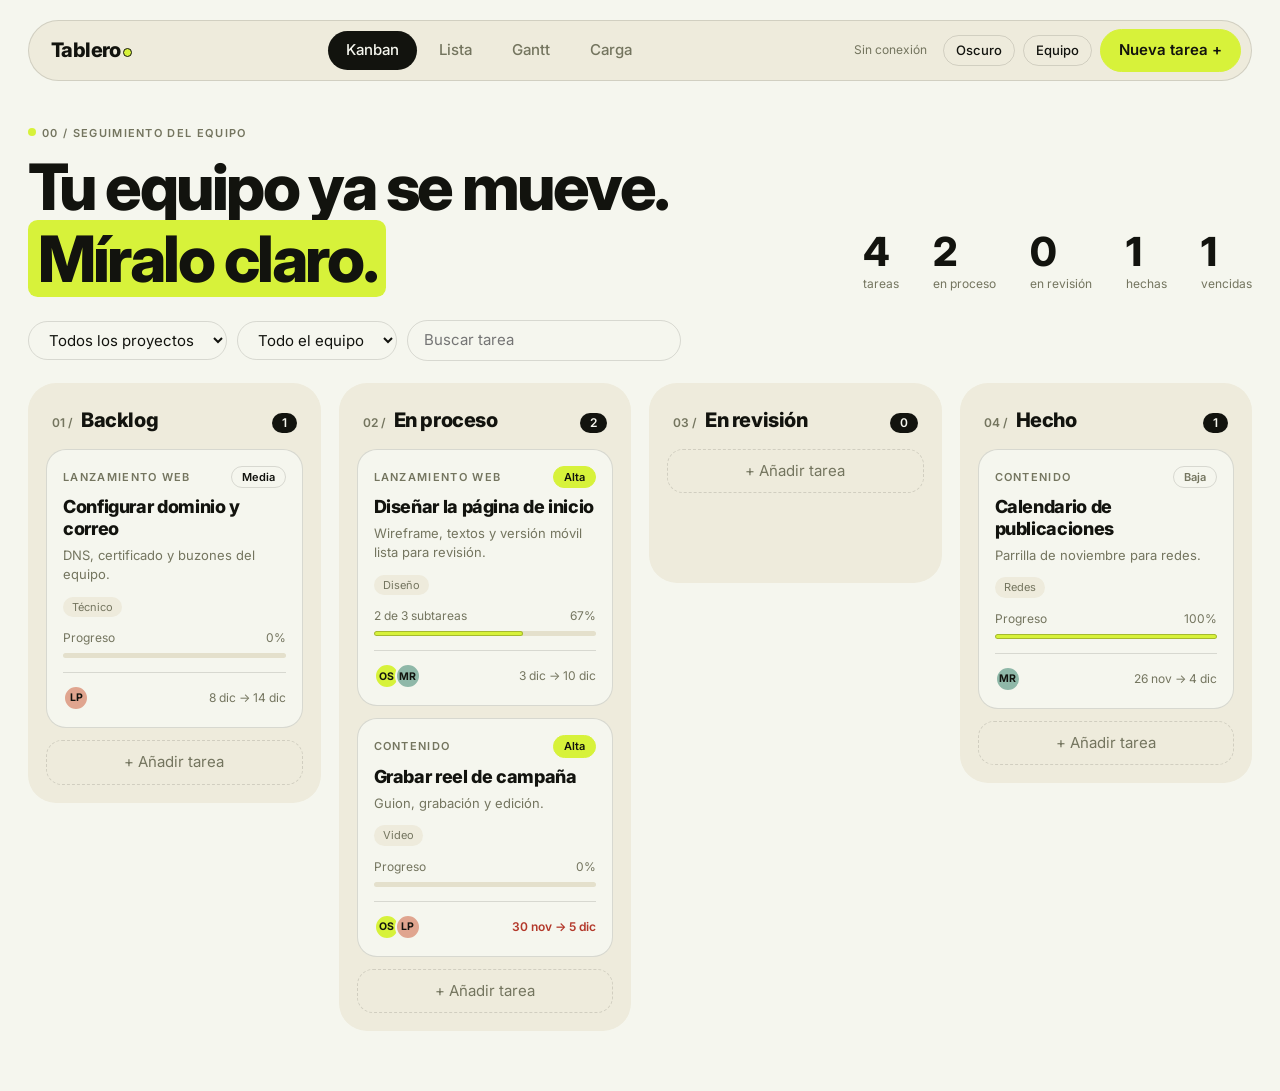
==== commit 33b04f81: "Tablero: estado En revisión, varios links, comentarios de seguimiento, clonar tarea y corrige cierre" ====
--- a/tablero/index.html
+++ b/tablero/index.html
@@ -41,7 +41,7 @@
 .filters select,.filters input{background:transparent;border:1px solid var(--line);border-radius:999px;padding:8px 16px;outline:none;min-width:160px}
 .filters input:focus,.filters select:focus{border-color:var(--ink)}
 .filters option{color:#12130E}
-.board{display:grid;grid-template-columns:repeat(3,minmax(280px,1fr));gap:18px;align-items:start}
+.board{display:grid;grid-template-columns:repeat(4,minmax(240px,1fr));gap:18px;align-items:start}
 .col{background:var(--panel);border-radius:var(--r);padding:16px;min-height:200px;border:2px solid transparent}
 .col.over{border-color:var(--lima)}
 .col-h{display:flex;justify-content:space-between;align-items:baseline;padding:4px 6px 14px}
@@ -76,7 +76,7 @@
 .list td{padding:14px 16px;border-top:1px solid var(--line);vertical-align:middle}
 .list tr.r{cursor:pointer}.list tr.r:hover td{background:var(--panel2)}
 .st{font-size:12px;font-weight:600;padding:3px 11px;border-radius:999px;border:1px solid var(--line);white-space:nowrap}
-.st.doing{background:var(--lima);border-color:var(--lima);color:var(--carbon)}.st.done{background:var(--inv);color:var(--inv-ink)}
+.st.review{background:var(--panel2);border-color:var(--ink)}.st.doing{background:var(--lima);border-color:var(--lima);color:var(--carbon)}.st.done{background:var(--inv);color:var(--inv-ink)}
 .minibar{width:90px;height:5px;border-radius:99px;background:var(--panel2);overflow:hidden;display:inline-block;vertical-align:middle;margin-right:8px}.minibar i{display:block;height:100%;background:var(--lima)}
 .gwrap{background:var(--panel);border-radius:var(--r);overflow:auto;max-height:70vh}
 .ghead,.grow{display:flex;min-width:max-content}
@@ -91,7 +91,7 @@
 .ghead .glabel{z-index:5}
 .today{position:absolute;top:0;bottom:0;width:2px;background:var(--lima);z-index:1}
 .gbar{position:absolute;top:10px;height:28px;border-radius:99px;border:1px solid var(--ink);background:var(--bg);cursor:grab;overflow:hidden;z-index:2;display:flex;align-items:center}
-.gbar.doing{border-color:var(--ink)}
+.gbar.doing{border-color:var(--ink)}.gbar.review{border-style:dashed;border-width:2px}
 .gprog{position:absolute;inset:0 auto 0 0;background:var(--lima)}
 .gbar span{position:relative;font-size:12px;font-weight:600;padding:0 14px;white-space:nowrap;color:var(--carbon);pointer-events:none}
 .gh{position:absolute;right:0;top:0;bottom:0;width:10px;cursor:ew-resize;background:rgba(18,19,14,.25)}
@@ -125,7 +125,17 @@
 .det td{background:var(--panel2);border-top:0}
 .drow{display:flex;gap:14px;align-items:center;padding:7px 0;border-bottom:1px solid var(--line);flex-wrap:wrap;cursor:pointer}
 .drow:last-child{border-bottom:0}.drow strong{flex:1;min-width:180px}
-@media(max-width:900px){.board{grid-template-columns:1fr}.g2,.g3{grid-template-columns:1fr}.stats{gap:20px}}
+.lk{display:grid;grid-template-columns:1fr 1.6fr auto;gap:8px;align-items:center;margin-bottom:8px}
+.lk input{width:100%;background:transparent;border:1px solid var(--line);border-radius:14px;padding:8px 12px;outline:none}
+.lk input:focus{border-color:var(--ink)}
+.cm{display:flex;gap:10px;padding:10px 0;border-top:1px solid var(--line)}
+.cm .b{flex:1;min-width:0}.cm .h{font-size:12px;color:var(--muted)}.cm .h strong{color:var(--ink)}
+.cm .x{white-space:pre-wrap;word-break:break-word;margin-top:2px}
+.cform{border:1px solid var(--line);border-radius:18px;padding:12px;margin-top:8px}
+.cform select,.cform textarea{width:100%;background:transparent;border:1px solid var(--line);border-radius:12px;padding:8px 12px;outline:none;margin-bottom:8px}
+.cform option{color:#12130E}
+@media(max-width:1100px){.board{grid-template-columns:repeat(2,minmax(240px,1fr))}}
+@media(max-width:900px){.board{grid-template-columns:1fr}.lk{grid-template-columns:1fr}.g2,.g3{grid-template-columns:1fr}.stats{gap:20px}}
 </style>
 </head>
 <body>
@@ -161,7 +171,7 @@
 
 <script>
 const API_URL = 'https://script.google.com/macros/s/AKfycbxBTMb3_4FXL-Xy253ejmSqvuBOH8XIVcKFKxhx4q2Sfbd02uYdi9OraayKz6XvnDO_/exec';
-const STATUSES = [{id:'backlog',n:'01',t:'Backlog'},{id:'doing',n:'02',t:'En proceso'},{id:'done',n:'03',t:'Hecho'}];
+const STATUSES = [{id:'backlog',n:'01',t:'Backlog'},{id:'doing',n:'02',t:'En proceso'},{id:'review',n:'03',t:'En revisión'},{id:'done',n:'04',t:'Hecho'}];
 const PRI = {alta:'Alta',media:'Media',baja:'Baja'};
 const DAY = 864e5, GDW = 30;
 const PALETTE = ['#D7F23A','#12130E','#8FB8A8','#E0A58F','#A9B6E0','#D9C27A','#C9A0DC','#7FB3D5'];
@@ -188,8 +198,11 @@
 const pct = t => { const s=t.subtasks||[]; return s.length ? Math.round(s.filter(x=>x.d).length/s.length*100) : (t.status==='done'?100:0); };
 const isLate = t => t.status!=='done' && t.end && d2n(t.end)<todayN();
 
-function nd(s){ if(!s) return ''; s=String(s); if(/^\d{4}-\d{2}-\d{2}$/.test(s)) return s; const d=new Date(s); if(isNaN(d)) return ''; return d.getFullYear()+'-'+String(d.getMonth()+1).padStart(2,'0')+'-'+String(d.getDate()).padStart(2,'0'); }
-function norm(j){ j=j||{}; const o={people:j.people||[],projects:j.projects||[],tasks:j.tasks||[]}; o.tasks.forEach(t=>{ t.start=nd(t.start); t.end=nd(t.end); if(!Array.isArray(t.assignees)) t.assignees=[]; if(!Array.isArray(t.tags)) t.tags=[]; if(!Array.isArray(t.subtasks)) t.subtasks=[]; }); return o; }
+const safeUrl = u => { u=String(u||'').trim(); if(!u) return ''; if(!/^[a-z][a-z0-9+.-]*:/i.test(u)) u='https://'+u; return /^https?:\/\//i.test(u)?u:''; };
+const linkLabel = l => l.t || (()=>{ try{ return new URL(l.u).hostname.replace(/^www\./,''); }catch(e){ return 'Link'; } })();
+const fmtAt = at => { const d=new Date(at); return isNaN(d)?'':d.toLocaleString('es-CO',{day:'numeric',month:'short',hour:'2-digit',minute:'2-digit'}); };
+function nd(s){ if(!s) return ''; s=String(s); if(/^\d{4}-\d{2}-\d{2}$/.test(s)) return s; const ms=Date.parse(s); if(isNaN(ms)) return ''; const d=new Date(ms+12*36e5); return d.getUTCFullYear()+'-'+String(d.getUTCMonth()+1).padStart(2,'0')+'-'+String(d.getUTCDate()).padStart(2,'0'); }
+function norm(j){ j=j||{}; const o={people:j.people||[],projects:j.projects||[],tasks:j.tasks||[]}; o.tasks.forEach(t=>{ t.start=nd(t.start); t.end=nd(t.end); if(!Array.isArray(t.assignees)) t.assignees=[]; if(!Array.isArray(t.tags)) t.tags=[]; if(!Array.isArray(t.subtasks)) t.subtasks=[]; if(!Array.isArray(t.links)) t.links=[]; if(!Array.isArray(t.comments)) t.comments=[]; if(!t.links.length&&t.link) t.links=[{u:t.link,t:'Entregable'}]; }); return o; }
 
 function seed(){
   const t=todayN();
@@ -243,7 +256,7 @@
 function render(){
   $('#views').innerHTML=[['kanban','Kanban'],['list','Lista'],['gantt','Gantt'],['carga','Carga']].map(([k,t])=>`<button data-v="${k}" class="${view===k?'on':''}">${t}</button>`).join('');
   const ts=filtered();
-  $('#stats').innerHTML=[[ts.length,'tareas'],[ts.filter(t=>t.status==='doing').length,'en proceso'],[ts.filter(t=>t.status==='done').length,'hechas'],[ts.filter(isLate).length,'vencidas']].map(([n,l])=>`<div class="stat"><strong>${n}</strong><span>${l}</span></div>`).join('');
+  $('#stats').innerHTML=[[ts.length,'tareas'],[ts.filter(t=>t.status==='doing').length,'en proceso'],[ts.filter(t=>t.status==='review').length,'en revisión'],[ts.filter(t=>t.status==='done').length,'hechas'],[ts.filter(isLate).length,'vencidas']].map(([n,l])=>`<div class="stat"><strong>${n}</strong><span>${l}</span></div>`).join('');
   fillFilters();
   let out;
   try{ out = view==='kanban'?kanban(ts):view==='list'?list(ts):view==='gantt'?gantt(ts):carga(ts); }
@@ -265,7 +278,8 @@
     <div class="foot">
       <div class="avs">${shown.map(x=>avatar(x)).join('')}${extra>0?`<span class="av" style="background:var(--panel2);color:var(--ink)">+${extra}</span>`:''}</div>
       <div class="meta ${isLate(t)?'late':''}">${fmt(t.start)} → ${fmt(t.end)}</div>
-      ${t.link?`<a class="link meta" href="${esc(t.link)}" target="_blank" rel="noopener" data-stop="1">Entregable ↗</a>`:''}
+      ${(()=>{ const ls=(t.links||[]).filter(l=>safeUrl(l.u)); return ls.length?`<a class="link meta" href="${esc(safeUrl(ls[0].u))}" target="_blank" rel="noopener" data-stop="1">${esc(linkLabel(ls[0]))} ↗</a>${ls.length>1?`<span class="meta">+${ls.length-1}</span>`:''}`:''; })()}
+      ${(t.comments||[]).length?`<span class="meta" title="Comentarios de seguimiento">💬 ${t.comments.length}</span>`:''}
     </div></div>`;
 }
 function kanban(ts){
@@ -317,7 +331,7 @@
   if(!F.person){ const un=ts.filter(t=>!(t.assignees||[]).some(id=>person(id))); if(un.length) rows.push({p:{id:'_none',name:'Sin asignar',email:'',color:'#B4B2A9'},mine:un}); }
   rows.forEach(r=>{
     const act=r.mine.filter(t=>t.status!=='done');
-    r.act=act; r.doing=act.filter(t=>t.status==='doing').length; r.back=act.filter(t=>t.status==='backlog').length;
+    r.act=act; r.doing=act.filter(t=>t.status==='doing').length; r.rev=act.filter(t=>t.status==='review').length; r.back=act.filter(t=>t.status==='backlog').length;
     r.done=r.mine.filter(t=>t.status==='done').length; r.late=act.filter(isLate).length;
     r.soon=act.filter(t=>t.end&&d2n(t.end)>=td&&d2n(t.end)<=td+7).length;
     r.undated=act.filter(t=>!t.start||!t.end).length;
@@ -337,20 +351,20 @@
     const open=openC[r.p.id];
     const main=`<tr class="r crow" data-cp="${r.p.id}"><td><div style="display:flex;align-items:center;gap:10px">${avatar(r.p,'lg')}<div><strong>${esc(r.p.name)}</strong><div class="meta">${r.undated?r.undated+' sin fechas':'Todas con fechas'} · ${open?'ocultar':'ver tareas'}</div></div></div></td>
       <td><span class="cnum">${r.act.length}</span><span class="minibar" style="margin-left:10px"><i style="width:${Math.round(r.act.length/maxAct*100)}%"></i></span></td>
-      <td>${r.doing}</td><td>${r.back}</td><td class="${r.late?'late':''}">${r.late}</td><td>${r.soon}</td><td>${r.done}</td><td>${r.avg}%</td>
+      <td>${r.doing}</td><td>${r.rev}</td><td>${r.back}</td><td class="${r.late?'late':''}">${r.late}</td><td>${r.soon}</td><td>${r.done}</td><td>${r.avg}%</td>
       ${r.weeks.map(c=>`<td style="padding:8px 6px"><div class="hc" style="${c?`background:rgba(215,242,58,${(0.18+0.82*c/maxCell).toFixed(2)});color:#12130E`:'color:var(--muted)'}">${c||'·'}</div></td>`).join('')}</tr>`;
-    const det=open?`<tr class="det"><td colspan="${8+WK}"><div style="padding:6px 4px 12px 44px">${r.mine.length?[...r.mine].sort((a,b)=>(a.end||'9')<(b.end||'9')?-1:1).map(t=>{const st=STATUSES.find(s=>s.id===t.status);return `<div class="drow" data-id="${t.id}"><span class="st ${t.status}">${st?st.t:''}</span><strong>${esc(t.title)}</strong><span class="meta">${esc((proj(t.projectId)||{}).name||'Sin proyecto')}</span><span class="meta ${isLate(t)?'late':''}">${t.start&&t.end?fmt(t.start)+' → '+fmt(t.end):'Sin fechas'}</span><span class="meta">${pct(t)}%</span></div>`}).join(''):'<span class="meta">Sin tareas.</span>'}</div></td></tr>`:'';
+    const det=open?`<tr class="det"><td colspan="${9+WK}"><div style="padding:6px 4px 12px 44px">${r.mine.length?[...r.mine].sort((a,b)=>(a.end||'9')<(b.end||'9')?-1:1).map(t=>{const st=STATUSES.find(s=>s.id===t.status);return `<div class="drow" data-id="${t.id}"><span class="st ${t.status}">${st?st.t:''}</span><strong>${esc(t.title)}</strong><span class="meta">${esc((proj(t.projectId)||{}).name||'Sin proyecto')}</span><span class="meta ${isLate(t)?'late':''}">${t.start&&t.end?fmt(t.start)+' → '+fmt(t.end):'Sin fechas'}</span><span class="meta">${pct(t)}%</span></div>`}).join(''):'<span class="meta">Sin tareas.</span>'}</div></td></tr>`:'';
     return main+det;
   }).join('');
-  return `<div class="row" style="margin:0 4px 12px"><div class="meta">Carga = tareas activas (Backlog y En proceso) de cada persona. Las semanas muestran cuántas activas coinciden con esas fechas.</div><button class="btn sm" id="csv">Descargar CSV</button></div>
-  <div class="gwrap"><table class="list" style="min-width:980px"><thead><tr><th style="cursor:default">Persona</th><th style="cursor:default">Activas</th><th style="cursor:default">En proceso</th><th style="cursor:default">Backlog</th><th style="cursor:default">Vencidas</th><th style="cursor:default">Vencen en 7 días</th><th style="cursor:default">Hechas</th><th style="cursor:default">Avance</th>${heads}</tr></thead><tbody>${body}</tbody></table></div>`;
+  return `<div class="row" style="margin:0 4px 12px"><div class="meta">Carga = tareas activas (Backlog, En proceso y En revisión) de cada persona. Las semanas muestran cuántas activas coinciden con esas fechas.</div><button class="btn sm" id="csv">Descargar CSV</button></div>
+  <div class="gwrap"><table class="list" style="min-width:1040px"><thead><tr><th style="cursor:default">Persona</th><th style="cursor:default">Activas</th><th style="cursor:default">En proceso</th><th style="cursor:default">En revisión</th><th style="cursor:default">Backlog</th><th style="cursor:default">Vencidas</th><th style="cursor:default">Vencen en 7 días</th><th style="cursor:default">Hechas</th><th style="cursor:default">Avance</th>${heads}</tr></thead><tbody>${body}</tbody></table></div>`;
 }
 function csvCarga(){
   const {rows,w0,WK}=cargaData(filtered());
   const wk=i=>n2d(w0+7*i);
-  const head=['Persona','Correo','Activas','En proceso','Backlog','Vencidas','Vencen en 7 dias','Hechas','Avance promedio %','Activas sin fechas',...Array.from({length:WK},(_,i)=>'Semana '+wk(i))];
+  const head=['Persona','Correo','Activas','En proceso','En revision','Backlog','Vencidas','Vencen en 7 dias','Hechas','Avance promedio %','Activas sin fechas',...Array.from({length:WK},(_,i)=>'Semana '+wk(i))];
   const q=v=>'"'+String(v==null?'':v).replace(/"/g,'""')+'"';
-  const lines=[head,...rows.map(r=>[r.p.name,r.p.email||'',r.act.length,r.doing,r.back,r.late,r.soon,r.done,r.avg,r.undated,...r.weeks])].map(l=>l.map(q).join(','));
+  const lines=[head,...rows.map(r=>[r.p.name,r.p.email||'',r.act.length,r.doing,r.rev,r.back,r.late,r.soon,r.done,r.avg,r.undated,...r.weeks])].map(l=>l.map(q).join(','));
   const blob=new Blob(['\ufeff'+lines.join('\n')],{type:'text/csv;charset=utf-8'});
   const a=document.createElement('a'); a.href=URL.createObjectURL(blob); a.download='carga-equipo-'+n2d(todayN())+'.csv'; document.body.appendChild(a); a.click(); a.remove();
 }
@@ -379,11 +393,11 @@
 function openEditor(id,status){
   const t=id?S.tasks.find(x=>x.id===id):null;
   const td=n2d(todayN());
-  ed=t?JSON.parse(JSON.stringify(t)):{id:uid(),title:'',desc:'',projectId:F.project||'',status:status||'backlog',priority:'media',start:td,end:n2d(todayN()+7),assignees:F.person?[F.person]:[],requirement:'',link:'',tags:[],subtasks:[],_new:true};
+  ed=t?JSON.parse(JSON.stringify(t)):{id:uid(),title:'',desc:'',projectId:F.project||'',status:status||'backlog',priority:'media',start:td,end:n2d(todayN()+7),assignees:F.person?[F.person]:[],requirement:'',link:'',tags:[],subtasks:[],links:[],comments:[],_new:true};
   drawEditor();
 }
 function drawEditor(){
-  const t=ed;
+  const t=ed; const sc=$('#mbg')?$('#mbg').scrollTop:0;
   $('#modal').innerHTML=`<div class="modal-bg" id="mbg"><div class="modal">
     <div class="eyebrow"><span class="dot"></span>${t._new?'Nueva tarea':'Editar tarea'}</div>
     <h2>${t._new?'¿Qué hay que mover?':'Ajusta y sigue.'}</h2>
@@ -401,20 +415,29 @@
     <div class="fld"><span class="eyebrow">Responsables</span>
       <div class="chips">${S.people.length?S.people.map(p=>`<label><input type="checkbox" data-p="${p.id}" ${t.assignees.includes(p.id)?'checked':''}><span>${avatar(p)}${esc(p.name)}</span></label>`).join(''):'<span class="meta">Aún no hay personas. Agrégalas en Equipo.</span>'}</div></div>
     <label class="fld"><span class="eyebrow">Requisito</span><input id="eReq" value="${esc(t.requirement)}" placeholder="Qué se necesita antes de empezar"></label>
-    <label class="fld"><span class="eyebrow">Link del entregable</span><input id="eLink" value="${esc(t.link)}" placeholder="https://"></label>
+    <div class="fld"><span class="eyebrow">Links</span><div id="links"></div><button class="btn sm" id="addLink" type="button">+ Agregar link</button></div>
     <label class="fld"><span class="eyebrow">Etiquetas (separadas por coma)</span><input id="eTags" value="${esc((t.tags||[]).join(', '))}" placeholder="Diseño, Cliente"></label>
     <div class="fld"><span class="eyebrow">Subtareas</span><div id="subs"></div>
       <div class="sub"><input type="text" id="newSub" placeholder="Nueva subtarea y Enter"><button class="btn sm" id="addSub" type="button">Añadir</button></div></div>
-    <div class="mfoot"><div>${t._new?'':`<button class="btn danger" id="eDel">Eliminar</button>`}</div><div class="right"><button class="btn" id="eCancel">Cancelar</button><button class="btn lima" id="eSave">Guardar</button></div></div>
+    ${t._new?`<div class="fld"><span class="eyebrow">Seguimiento</span><div class="meta">Guarda la tarea para poder agregar comentarios de seguimiento.</div></div>`:`<div class="fld"><span class="eyebrow">Seguimiento (${(t.comments||[]).length})</span><div id="cms"></div>
+      <div class="cform"><select id="cBy"><option value="">¿Quién lo está haciendo / quién comenta?</option>${S.people.map(p=>`<option value="${p.id}" ${p.id===me()?'selected':''}>${esc(p.name)}</option>`).join('')}</select>
+      <textarea id="cTxt" rows="2" placeholder="Avance, bloqueo o novedad de esta tarea"></textarea>
+      <button class="btn lima sm" id="cAdd" type="button">Comentar</button></div></div>`}
+    <div class="mfoot"><div style="display:flex;gap:8px">${t._new?'':`<button class="btn danger" id="eDel">Eliminar</button><button class="btn" id="eClone" type="button">Clonar</button>`}</div><div class="right"><button class="btn" id="eCancel">Cancelar</button><button class="btn lima" id="eSave">Guardar</button></div></div>
   </div></div>`;
-  drawSubs();
-}
+  drawSubs(); drawLinks(); drawComments(); $('#mbg').scrollTop=sc;
+}
+function me(){ try{ const m=localStorage.getItem('tablero-me'); return person(m)?m:''; }catch(e){ return ''; } }
+function drawLinks(){ $('#links').innerHTML=(ed.links||[]).map((l,i)=>`<div class="lk"><input data-lt="${i}" value="${esc(l.t||'')}" placeholder="Nombre (opcional)"><input data-lu="${i}" value="${esc(l.u||'')}" placeholder="https://"><button class="xbtn" data-lx="${i}" aria-label="Quitar link" type="button">×</button></div>`).join(''); }
+function drawComments(){ const box=$('#cms'); if(!box) return; box.innerHTML=(ed.comments||[]).length?ed.comments.map(c=>{ const p=person(c.by); return `<div class="cm">${p?avatar(p,'lg'):`<span class="av lg" style="background:var(--panel2)">?</span>`}<div class="b"><div class="h"><strong>${esc(p?p.name:(c.n||'Alguien'))}</strong> · ${esc(fmtAt(c.at))}</div><div class="x">${esc(c.x)}</div></div></div>`; }).join(''):'<div class="meta">Aún no hay comentarios.</div>'; }
 function drawSubs(){
   $('#subs').innerHTML=ed.subtasks.map((s,i)=>`<div class="sub ${s.d?'done':''}"><input type="checkbox" data-sd="${i}" ${s.d?'checked':''}><input type="text" data-st="${i}" value="${esc(s.t)}"><button class="xbtn" data-sx="${i}" aria-label="Quitar">×</button></div>`).join('');
 }
 function readEditor(){
   ed.title=$('#eTitle').value.trim(); ed.desc=$('#eDesc').value.trim(); ed.projectId=$('#eProj').value; ed.status=$('#eStatus').value; ed.priority=$('#ePri').value;
-  ed.start=$('#eStart').value; ed.end=$('#eEnd').value; ed.requirement=$('#eReq').value.trim(); ed.link=$('#eLink').value.trim();
+  ed.start=$('#eStart').value; ed.end=$('#eEnd').value; ed.requirement=$('#eReq').value.trim();
+  ed.links=[...document.querySelectorAll('[data-lu]')].map(u=>({u:u.value.trim(),t:(document.querySelector('[data-lt="'+u.dataset.lu+'"]')||{value:''}).value.trim()})).filter(l=>l.u||l.t).map(l=>({u:safeUrl(l.u)||l.u,t:l.t}));
+  ed.link=((ed.links.find(l=>safeUrl(l.u))||{}).u)||'';
   ed.tags=$('#eTags').value.split(',').map(x=>x.trim()).filter(Boolean);
   ed.assignees=[...document.querySelectorAll('[data-p]')].filter(x=>x.checked).map(x=>x.dataset.p);
 }
@@ -444,6 +467,8 @@
 function arm(btn,key,fn){ if(armed[key]){ clearTimeout(armed[key]); delete armed[key]; fn(); return; } btn.textContent='¿Seguro?'; armed[key]=setTimeout(()=>{ delete armed[key]; btn.textContent='Quitar'; },3000); }
 
 /* ---------- eventos ---------- */
+let downBg=false;
+document.addEventListener('mousedown',e=>{ downBg=e.target.id==='mbg'; });
 document.addEventListener('click',e=>{
   const g=s=>e.target.closest(s);
   if(g('[data-stop]')) return;
@@ -461,9 +486,22 @@
   if((el=g('.drow'))){ openEditor(el.dataset.id); return; }
   if((el=g('tr.r'))){ openEditor(el.dataset.id); return; }
   /* modal */
-  if(e.target.id==='mbg'||g('#eCancel')||g('#tClose')){ const wasTeam=!!g('#tClose'); closeModal(); if(wasTeam) render(); return; }
+  if((e.target.id==='mbg'&&downBg)||g('#eCancel')||g('#tClose')){ const wasTeam=!!g('#tClose'); closeModal(); if(wasTeam) render(); return; }
   if(g('#eSave')){ readEditor(); if(!ed.title){ $('#eTitle').focus(); $('#eTitle').style.borderColor='#B3382A'; return; } if(ed.start&&ed.end&&ed.end<ed.start) ed.end=ed.start; const t={...ed}; delete t._new; upsert('tasks',t); closeModal(); render(); return; }
   if((el=g('#eDel'))){ arm(el,'del',()=>{ remove('tasks',ed.id); closeModal(); render(); }); el.textContent=armed.del?'¿Seguro?':'Eliminar'; return; }
+  if(g('#addLink')){ readEditor(); ed.links.push({u:'',t:''}); drawEditor(); const q=document.querySelectorAll('[data-lu]'); if(q.length) q[q.length-1].focus(); return; }
+  if((el=g('[data-lx]'))){ readEditor(); ed.links.splice(+el.dataset.lx,1); drawEditor(); return; }
+  if(g('#cAdd')){
+    const by=$('#cBy').value, x=$('#cTxt').value.trim();
+    if(!by){ $('#cBy').focus(); $('#cBy').style.borderColor='#B3382A'; return; }
+    if(!x){ $('#cTxt').focus(); $('#cTxt').style.borderColor='#B3382A'; return; }
+    try{ localStorage.setItem('tablero-me',by); }catch(_){}
+    const c={id:uid(),by,n:(person(by)||{}).name||'',at:new Date().toISOString(),x};
+    readEditor(); ed.comments=[...(ed.comments||[]),c];
+    const t0=S.tasks.find(v=>v.id===ed.id); if(t0){ t0.comments=[...(t0.comments||[]),c]; upsert('tasks',t0); }
+    drawEditor(); return;
+  }
+  if(g('#eClone')){ readEditor(); const c=JSON.parse(JSON.stringify(ed)); c.id=uid(); c.title=(c.title||'Tarea')+' (copia)'; c.subtasks=(c.subtasks||[]).map(x=>({t:x.t,d:false})); c.comments=[]; c.status=c.status==='done'?'backlog':c.status; c._new=true; ed=c; drawEditor(); return; }
   if(g('#addSub')){ addSub(); return; }
   if((el=g('[data-sx]'))){ readEditor(); ed.subtasks.splice(+el.dataset.sx,1); drawEditor(); return; }
   if(g('#pAdd')){ const n=$('#pName').value.trim(); if(!n){ $('#pName').focus(); return; } const p={id:uid(),name:n,email:$('#pMail').value.trim(),color:colorFor(S.people.length)}; upsert('people',p); openTeam(); return; }
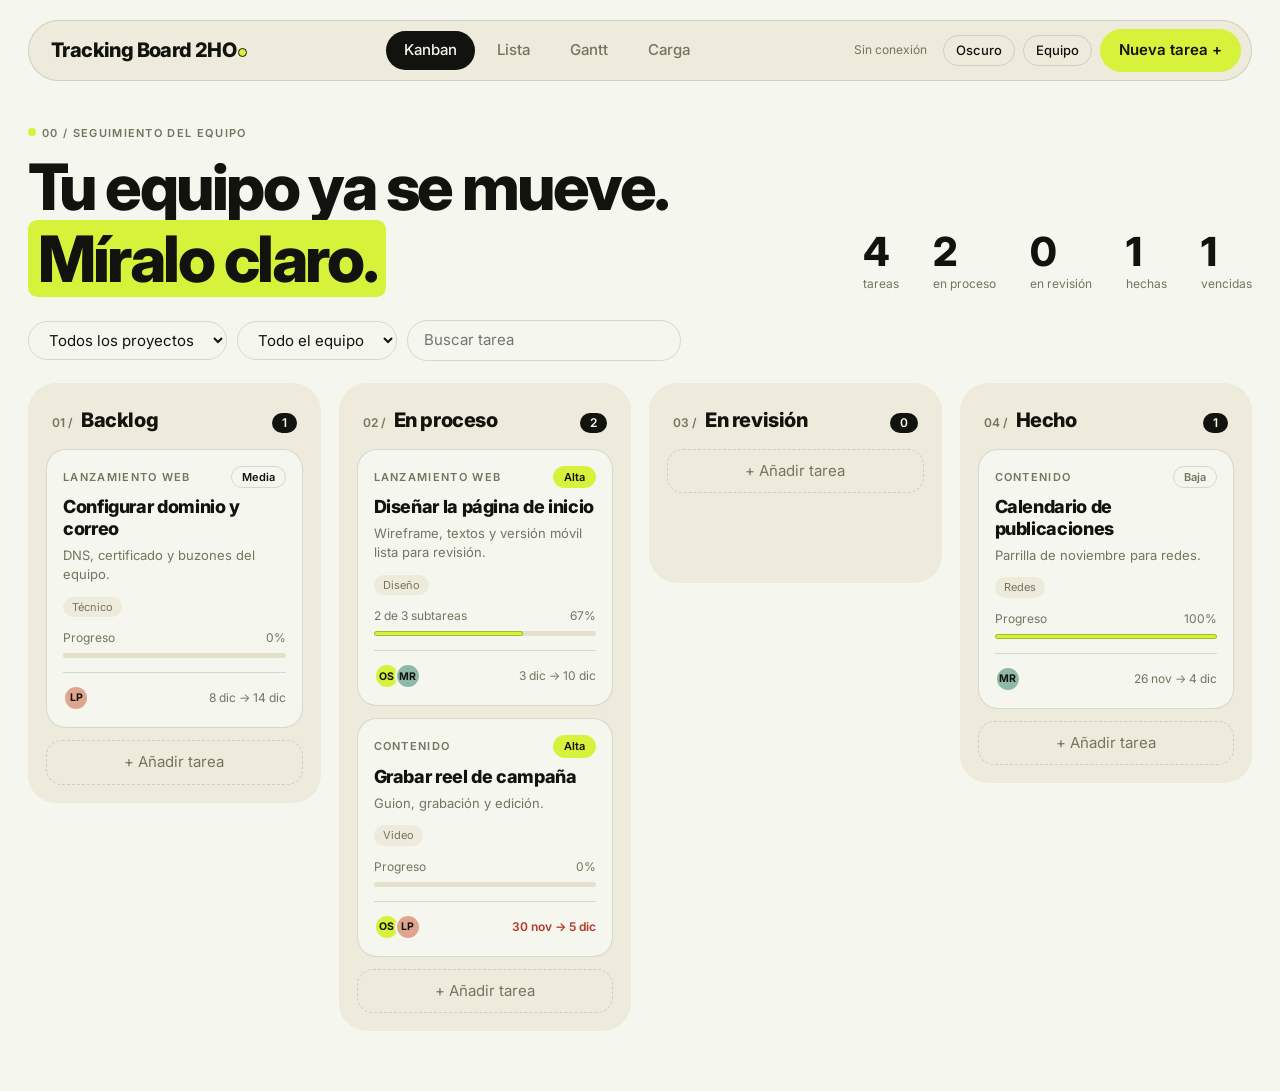
==== commit 1d7d3f5d: "Tablero: nombre Tracking Board 2HO, favicon y descripción Co-Authored-By: Claude Sonnet 5.5 <noreply" ====
--- a/tablero/index.html
+++ b/tablero/index.html
@@ -4,7 +4,14 @@
 <meta charset="utf-8">
 <meta name="viewport" content="width=device-width,initial-scale=1">
 <meta name="robots" content="noindex,nofollow">
-<title>Tablero del equipo</title>
+<title>Tracking Board 2HO</title>
+<meta name="description" content="Tracking Board 2HO: tablero de seguimiento del equipo con vistas Kanban, Lista, Gantt y Carga por colaborador.">
+<meta name="theme-color" content="#12130E">
+<meta property="og:title" content="Tracking Board 2HO">
+<meta property="og:description" content="Tracking Board 2HO: tablero de seguimiento del equipo con vistas Kanban, Lista, Gantt y Carga por colaborador.">
+<meta property="og:type" content="website">
+<link rel="icon" type="image/svg+xml" href="data:image/svg+xml,%3Csvg xmlns='http://www.w3.org/2000/svg' viewBox='0 0 64 64'%3E%3Crect width='64' height='64' rx='16' fill='%2312130E'/%3E%3Ctext x='32' y='41' font-family='Arial,sans-serif' font-size='26' font-weight='800' fill='%23F5F6EE' text-anchor='middle'%3E2H%3C/text%3E%3Ccircle cx='51' cy='15' r='6' fill='%23D7F23A'/%3E%3C/svg%3E">
+<link rel="apple-touch-icon" href="data:image/svg+xml,%3Csvg xmlns='http://www.w3.org/2000/svg' viewBox='0 0 64 64'%3E%3Crect width='64' height='64' rx='16' fill='%2312130E'/%3E%3Ctext x='32' y='41' font-family='Arial,sans-serif' font-size='26' font-weight='800' fill='%23F5F6EE' text-anchor='middle'%3E2H%3C/text%3E%3Ccircle cx='51' cy='15' r='6' fill='%23D7F23A'/%3E%3C/svg%3E">
 <link rel="preconnect" href="https://fonts.googleapis.com">
 <link rel="preconnect" href="https://fonts.gstatic.com" crossorigin>
 <link href="https://fonts.googleapis.com/css2?family=Inter:wght@400;500;600;800&display=swap" rel="stylesheet">
@@ -141,7 +148,7 @@
 <body>
 <div class="wrap">
   <header class="top">
-    <div class="logo">Tablero<i></i></div>
+    <div class="logo">Tracking Board 2HO<i></i></div>
     <nav class="views" id="views"></nav>
     <div class="right">
       <span class="chip" id="sync"></span>
